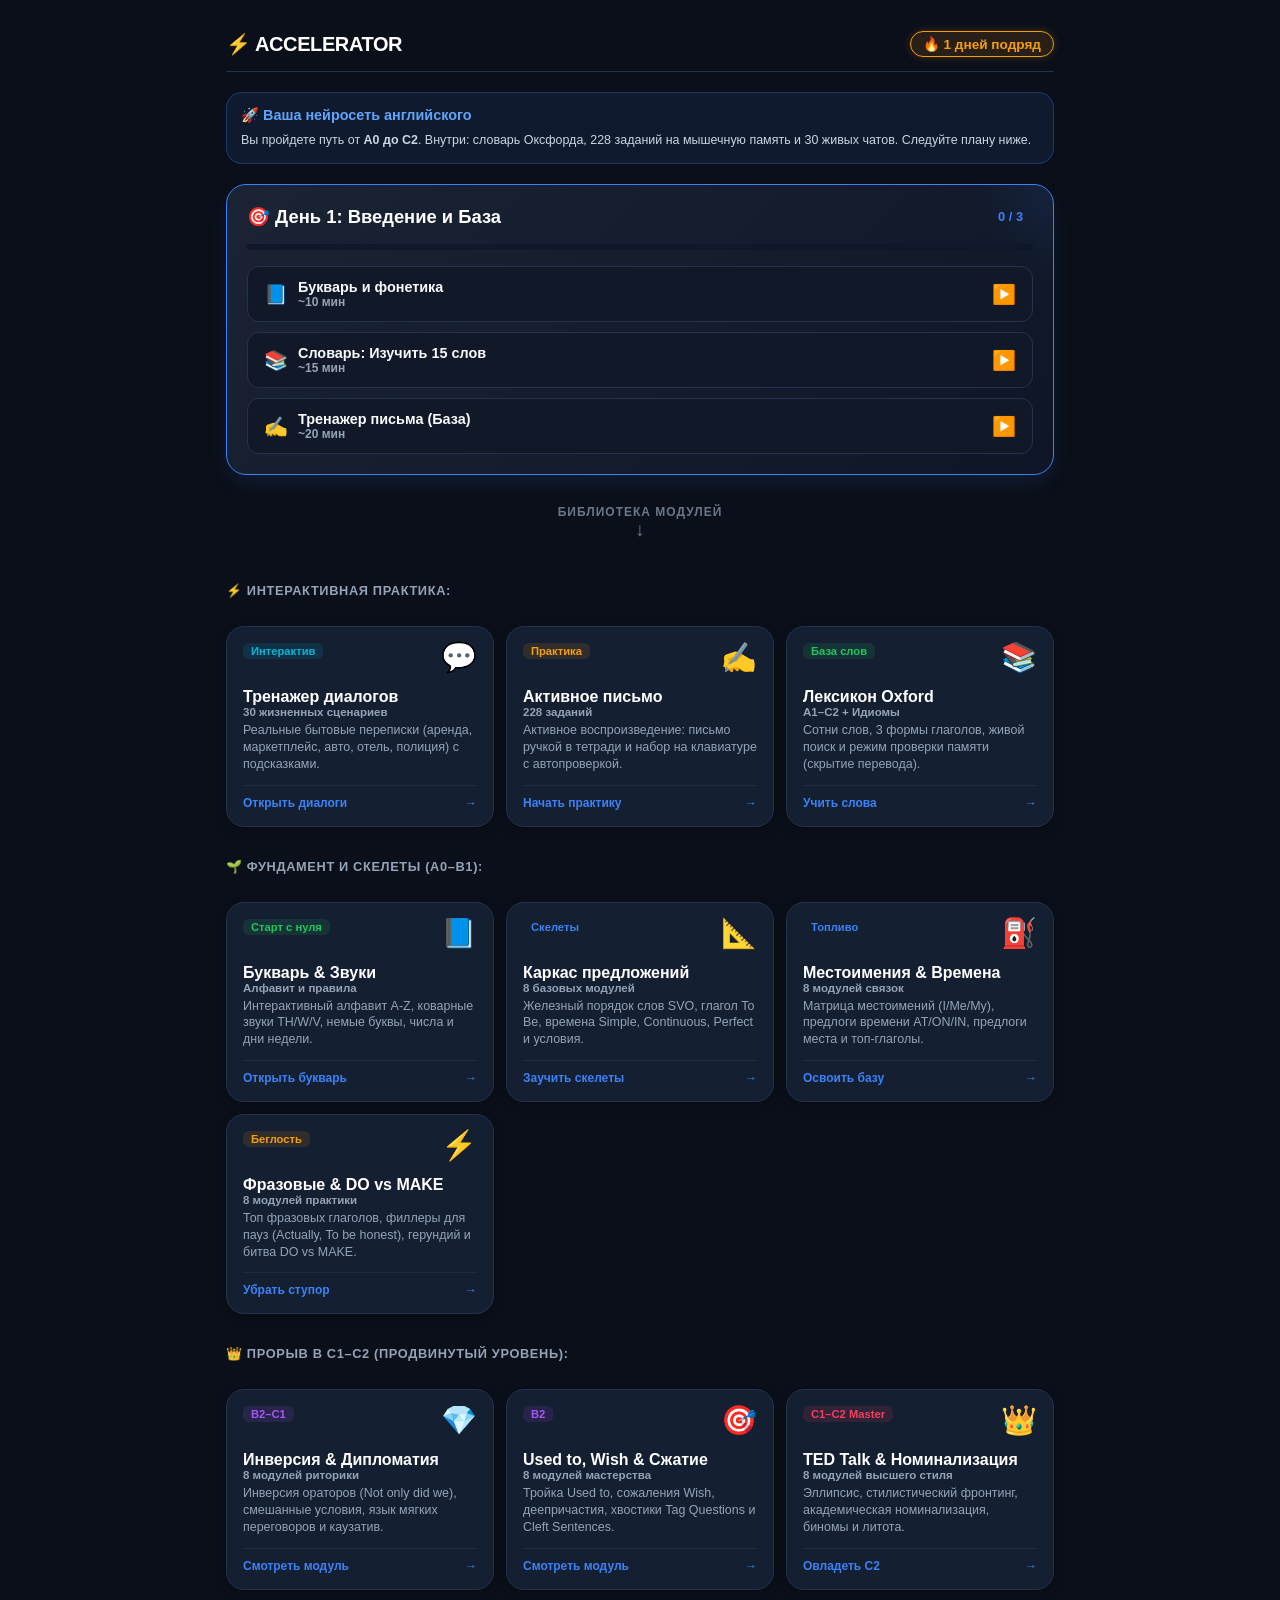
==== index.html @ f7447933 "Add files via upload" ====
﻿<!DOCTYPE html>
<html lang="ru">
<head>
    <meta charset="UTF-8">
    <meta name="viewport" content="width=device-width, initial-scale=1.0, maximum-scale=1.0, user-scalable=no">
    <title>ENGLISH C1-C2 ACCELERATOR</title>
    
    <!-- Подключение единой дизайн-системы и Telegram SDK -->
    <link rel="stylesheet" href="theme.css">
    <script src="https://telegram.org/js/telegram-web-app.js"></script>
    <script src="tma-bridge.js"></script>

    <style>
        /* Разблокировка скролла и сенсорного управления дашборда на смартфонах и ПК */
        body {
            height: auto !important;
            min-height: 100dvh;
            overflow-y: auto !important;
            overflow-x: hidden;
            touch-action: pan-y;
            -webkit-overflow-scrolling: touch;
            overscroll-behavior-y: contain;
        }

        /* Мгновенный тактильный отклик карточек без задержки тапа на смартфонах */
        .card {
            touch-action: manipulation;
            transition: transform 0.12s ease, border-color 0.15s ease;
        }
        .card:active {
            transform: scale(0.98);
            border-color: var(--primary);
        }
    </style>
</head>
<body>

    <div class="container" style="max-width: 860px; margin: 0 auto; padding: 16px; display: flex; flex-direction: column; gap: 20px;">

        <!-- Top Header -->
        <div class="header" style="position: relative; padding: 12px 0; border-bottom: 1px solid var(--card-border); background: transparent; backdrop-filter: none;">
            <div style="font-size: 1.25rem; font-weight: 900; color: #fff; display: flex; align-items: center; gap: 8px; letter-spacing: -0.02em;">
                ⚡ ACCELERATOR
            </div>
            <div id="streakBadge" style="background: var(--gold-bg); border: 1px solid var(--gold); color: var(--gold); padding: 4px 12px; border-radius: 20px; font-size: 0.85rem; font-weight: 800; display: flex; align-items: center; gap: 4px; box-shadow: 0 0 10px rgba(245, 158, 11, 0.2);">
                🔥 0 дней
            </div>
        </div>

        <!-- Value Proposition (Ценность) -->
        <div style="background: rgba(59, 130, 246, 0.1); border: 1px solid rgba(59, 130, 246, 0.3); border-radius: 16px; padding: 14px; display: flex; flex-direction: column; gap: 8px;">
            <div style="font-size: 0.9rem; font-weight: 800; color: #60a5fa;">🚀 Ваша нейросеть английского</div>
            <div style="font-size: 0.78rem; color: #cbd5e1; line-height: 1.4;">
                Вы пройдете путь от <b>A0 до C2</b>. Внутри: словарь Оксфорда, 228 заданий на мышечную память и 30 живых чатов. Следуйте плану ниже.
            </div>
        </div>

        <!-- Strict Learning Path (Ступени) -->
        <div style="background: linear-gradient(135deg, rgba(30, 41, 59, 0.8) 0%, rgba(15, 23, 42, 0.8) 100%); border: 1px solid var(--primary); border-radius: 20px; padding: 20px; position: relative; overflow: hidden; box-shadow: 0 10px 25px -5px rgba(59, 130, 246, 0.15);">
            <div style="display: flex; justify-content: space-between; align-items: center; margin-bottom: 16px; position: relative; z-index: 2;">
                <div style="font-size: 1.15rem; font-weight: 900; color: #fff;" id="stageTitle">🎯 Ступень 1: Старт</div>
                <span id="dailyProgressText" style="font-size: 0.8rem; color: var(--primary); font-weight: 800; background: var(--primary-bg); padding: 4px 10px; border-radius: 12px;">0 / 3</span>
            </div>
            
            <div style="height: 6px; background: #0f172a; border-radius: 3px; overflow: hidden; margin-bottom: 16px; position: relative; z-index: 2;">
                <div id="dailyFill" style="height: 100%; width: 0%; background: var(--primary); transition: width 0.4s cubic-bezier(0.4, 0, 0.2, 1);"></div>
            </div>

            <div id="dailyTasksContainer" style="display: flex; flex-direction: column; gap: 10px; position: relative; z-index: 2;">
                <!-- Задачи генерируются через JS -->
            </div>
            
            <!-- Декоративный блик -->
            <div style="position: absolute; top: -50%; right: -20%; width: 250px; height: 250px; background: radial-gradient(circle, rgba(59, 130, 246, 0.15) 0%, transparent 70%); pointer-events: none;"></div>
        </div>

        <!-- Scroll Hint -->
        <div style="display: flex; flex-direction: column; align-items: center; justify-content: center; margin: 10px 0; opacity: 0.7; animation: bounce 2s infinite;">
            <div style="font-size: 0.75rem; font-weight: 700; color: var(--text-muted); text-transform: uppercase; letter-spacing: 1px;">Библиотека модулей</div>
            <div style="font-size: 1.2rem; color: var(--text-muted);">↓</div>
        </div>
        <style>@keyframes bounce { 0%, 20%, 50%, 80%, 100% { transform: translateY(0); } 40% { transform: translateY(5px); } 60% { transform: translateY(3px); } }</style>

        <!-- 1. ПРАКТИКА И ТРЕНАЖЕРЫ -->
        <div class="section-title">⚡ Интерактивная практика:</div>
        <div style="display: grid; grid-template-columns: repeat(auto-fill, minmax(250px, 1fr)); gap: 12px;">

            <div class="card" style="cursor: pointer; display: flex; flex-direction: column; justify-content: space-between; gap: 12px; padding: 16px;" onclick="openModule(null, 'meng.html', 'Живые диалоги')">
                <div style="display: flex; justify-content: space-between; align-items: flex-start;">
                    <span style="font-size: 0.7rem; font-weight: 800; padding: 2px 8px; border-radius: 6px; background: var(--cyan-bg); color: var(--cyan);">Интерактив</span>
                    <span style="font-size: 1.8rem; line-height: 1;">💬</span>
                </div>
                <div>
                    <div style="font-size: 1rem; font-weight: 800; color: #fff; margin-top: 4px;">Тренажер диалогов</div>
                    <div style="font-size: 0.72rem; color: var(--text-muted); font-weight: 700; margin-bottom: 4px;">30 жизненных сценариев</div>
                    <div style="font-size: 0.78rem; color: var(--text-muted); line-height: 1.35;">Реальные бытовые переписки (аренда, маркетплейс, авто, отель, полиция) с подсказками.</div>
                </div>
                <div style="display: flex; align-items: center; justify-content: space-between; font-size: 0.75rem; font-weight: 700; color: var(--primary); border-top: 1px solid rgba(255,255,255,0.05); padding-top: 10px;">
                    <span>Открыть диалоги</span> <span>→</span>
                </div>
            </div>

            <div class="card" style="cursor: pointer; display: flex; flex-direction: column; justify-content: space-between; gap: 12px; padding: 16px;" onclick="openModule(null, 'reng.html', 'Тренажер письма')">
                <div style="display: flex; justify-content: space-between; align-items: flex-start;">
                    <span style="font-size: 0.7rem; font-weight: 800; padding: 2px 8px; border-radius: 6px; background: var(--gold-bg); color: var(--gold);">Практика</span>
                    <span style="font-size: 1.8rem; line-height: 1;">✍️</span>
                </div>
                <div>
                    <div style="font-size: 1rem; font-weight: 800; color: #fff; margin-top: 4px;">Активное письмо</div>
                    <div style="font-size: 0.72rem; color: var(--text-muted); font-weight: 700; margin-bottom: 4px;">228 заданий</div>
                    <div style="font-size: 0.78rem; color: var(--text-muted); line-height: 1.35;">Активное воспроизведение: письмо ручкой в тетради и набор на клавиатуре с автопроверкой.</div>
                </div>
                <div style="display: flex; align-items: center; justify-content: space-between; font-size: 0.75rem; font-weight: 700; color: var(--primary); border-top: 1px solid rgba(255,255,255,0.05); padding-top: 10px;">
                    <span>Начать практику</span> <span>→</span>
                </div>
            </div>

            <div class="card" style="cursor: pointer; display: flex; flex-direction: column; justify-content: space-between; gap: 12px; padding: 16px;" onclick="openModule(null, 'weng.html', 'Словарь Oxford 10k')">
                <div style="display: flex; justify-content: space-between; align-items: flex-start;">
                    <span style="font-size: 0.7rem; font-weight: 800; padding: 2px 8px; border-radius: 6px; background: var(--pos-bg); color: var(--pos);">База слов</span>
                    <span style="font-size: 1.8rem; line-height: 1;">📚</span>
                </div>
                <div>
                    <div style="font-size: 1rem; font-weight: 800; color: #fff; margin-top: 4px;">Лексикон Oxford</div>
                    <div style="font-size: 0.72rem; color: var(--text-muted); font-weight: 700; margin-bottom: 4px;">A1–C2 + Идиомы</div>
                    <div style="font-size: 0.78rem; color: var(--text-muted); line-height: 1.35;">Сотни слов, 3 формы глаголов, живой поиск и режим проверки памяти (скрытие перевода).</div>
                </div>
                <div style="display: flex; align-items: center; justify-content: space-between; font-size: 0.75rem; font-weight: 700; color: var(--primary); border-top: 1px solid rgba(255,255,255,0.05); padding-top: 10px;">
                    <span>Учить слова</span> <span>→</span>
                </div>
            </div>

        </div>

        <!-- 2. СТАРТ И БАЗОВАЯ ГРАММАТИКА -->
        <div class="section-title">🌱 Фундамент и Скелеты (A0–B1):</div>
        <div style="display: grid; grid-template-columns: repeat(auto-fill, minmax(250px, 1fr)); gap: 12px;">

            <div class="card" style="cursor: pointer; display: flex; flex-direction: column; justify-content: space-between; gap: 12px; padding: 16px;" onclick="openModule(null, 'heng.html', 'Фонетика и база')">
                <div style="display: flex; justify-content: space-between; align-items: flex-start;">
                    <span style="font-size: 0.7rem; font-weight: 800; padding: 2px 8px; border-radius: 6px; background: var(--pos-bg); color: var(--pos);">Старт с нуля</span>
                    <span style="font-size: 1.8rem; line-height: 1;">📘</span>
                </div>
                <div>
                    <div style="font-size: 1rem; font-weight: 800; color: #fff; margin-top: 4px;">Букварь & Звуки</div>
                    <div style="font-size: 0.72rem; color: var(--text-muted); font-weight: 700; margin-bottom: 4px;">Алфавит и правила</div>
                    <div style="font-size: 0.78rem; color: var(--text-muted); line-height: 1.35;">Интерактивный алфавит A-Z, коварные звуки TH/W/V, немые буквы, числа и дни недели.</div>
                </div>
                <div style="display: flex; align-items: center; justify-content: space-between; font-size: 0.75rem; font-weight: 700; color: var(--primary); border-top: 1px solid rgba(255,255,255,0.05); padding-top: 10px;">
                    <span>Открыть букварь</span> <span>→</span>
                </div>
            </div>

            <div class="card" style="cursor: pointer; display: flex; flex-direction: column; justify-content: space-between; gap: 12px; padding: 16px;" onclick="openModule(null, 'eng.html', 'Синтаксис A1-A2')">
                <div style="display: flex; justify-content: space-between; align-items: flex-start;">
                    <span style="font-size: 0.7rem; font-weight: 800; padding: 2px 8px; border-radius: 6px; background: var(--primary-bg); color: var(--primary);">Скелеты</span>
                    <span style="font-size: 1.8rem; line-height: 1;">📐</span>
                </div>
                <div>
                    <div style="font-size: 1rem; font-weight: 800; color: #fff; margin-top: 4px;">Каркас предложений</div>
                    <div style="font-size: 0.72rem; color: var(--text-muted); font-weight: 700; margin-bottom: 4px;">8 базовых модулей</div>
                    <div style="font-size: 0.78rem; color: var(--text-muted); line-height: 1.35;">Железный порядок слов SVO, глагол To Be, времена Simple, Continuous, Perfect и условия.</div>
                </div>
                <div style="display: flex; align-items: center; justify-content: space-between; font-size: 0.75rem; font-weight: 700; color: var(--primary); border-top: 1px solid rgba(255,255,255,0.05); padding-top: 10px;">
                    <span>Заучить скелеты</span> <span>→</span>
                </div>
            </div>

            <div class="card" style="cursor: pointer; display: flex; flex-direction: column; justify-content: space-between; gap: 12px; padding: 16px;" onclick="openModule(null, 'eng1.html', 'Лексикон и предлоги')">
                <div style="display: flex; justify-content: space-between; align-items: flex-start;">
                    <span style="font-size: 0.7rem; font-weight: 800; padding: 2px 8px; border-radius: 6px; background: var(--primary-bg); color: var(--primary);">Топливо</span>
                    <span style="font-size: 1.8rem; line-height: 1;">⛽</span>
                </div>
                <div>
                    <div style="font-size: 1rem; font-weight: 800; color: #fff; margin-top: 4px;">Местоимения & Времена</div>
                    <div style="font-size: 0.72rem; color: var(--text-muted); font-weight: 700; margin-bottom: 4px;">8 модулей связок</div>
                    <div style="font-size: 0.78rem; color: var(--text-muted); line-height: 1.35;">Матрица местоимений (I/Me/My), предлоги времени AT/ON/IN, предлоги места и топ-глаголы.</div>
                </div>
                <div style="display: flex; align-items: center; justify-content: space-between; font-size: 0.75rem; font-weight: 700; color: var(--primary); border-top: 1px solid rgba(255,255,255,0.05); padding-top: 10px;">
                    <span>Освоить базу</span> <span>→</span>
                </div>
            </div>

            <div class="card" style="cursor: pointer; display: flex; flex-direction: column; justify-content: space-between; gap: 12px; padding: 16px;" onclick="openModule(null, 'eng2.html', 'Разговорная беглость')">
                <div style="display: flex; justify-content: space-between; align-items: flex-start;">
                    <span style="font-size: 0.7rem; font-weight: 800; padding: 2px 8px; border-radius: 6px; background: var(--gold-bg); color: var(--gold);">Беглость</span>
                    <span style="font-size: 1.8rem; line-height: 1;">⚡</span>
                </div>
                <div>
                    <div style="font-size: 1rem; font-weight: 800; color: #fff; margin-top: 4px;">Фразовые & DO vs MAKE</div>
                    <div style="font-size: 0.72rem; color: var(--text-muted); font-weight: 700; margin-bottom: 4px;">8 модулей практики</div>
                    <div style="font-size: 0.78rem; color: var(--text-muted); line-height: 1.35;">Топ фразовых глаголов, филлеры для пауз (Actually, To be honest), герундий и битва DO vs MAKE.</div>
                </div>
                <div style="display: flex; align-items: center; justify-content: space-between; font-size: 0.75rem; font-weight: 700; color: var(--primary); border-top: 1px solid rgba(255,255,255,0.05); padding-top: 10px;">
                    <span>Убрать ступор</span> <span>→</span>
                </div>
            </div>

        </div>

        <!-- 3. ВЫСШИЙ ПИЛОТАЖ C1-C2 -->
        <div class="section-title">👑 Прорыв в C1–C2 (Продвинутый уровень):</div>
        <div style="display: grid; grid-template-columns: repeat(auto-fill, minmax(250px, 1fr)); gap: 12px;">

            <div class="card" style="cursor: pointer; display: flex; flex-direction: column; justify-content: space-between; gap: 12px; padding: 16px;" onclick="openModule(null, 'eng3.html', 'Язык дипломатии')">
                <div style="display: flex; justify-content: space-between; align-items: flex-start;">
                    <span style="font-size: 0.7rem; font-weight: 800; padding: 2px 8px; border-radius: 6px; background: var(--purple-bg); color: var(--purple);">B2–C1</span>
                    <span style="font-size: 1.8rem; line-height: 1;">💎</span>
                </div>
                <div>
                    <div style="font-size: 1rem; font-weight: 800; color: #fff; margin-top: 4px;">Инверсия & Дипломатия</div>
                    <div style="font-size: 0.72rem; color: var(--text-muted); font-weight: 700; margin-bottom: 4px;">8 модулей риторики</div>
                    <div style="font-size: 0.78rem; color: var(--text-muted); line-height: 1.35;">Инверсия ораторов (Not only did we), смешанные условия, язык мягких переговоров и каузатив.</div>
                </div>
                <div style="display: flex; align-items: center; justify-content: space-between; font-size: 0.75rem; font-weight: 700; color: var(--primary); border-top: 1px solid rgba(255,255,255,0.05); padding-top: 10px;">
                    <span>Смотреть модуль</span> <span>→</span>
                </div>
            </div>

            <div class="card" style="cursor: pointer; display: flex; flex-direction: column; justify-content: space-between; gap: 12px; padding: 16px;" onclick="openModule(null, 'eng4.html', 'Мастерство синтаксиса')">
                <div style="display: flex; justify-content: space-between; align-items: flex-start;">
                    <span style="font-size: 0.7rem; font-weight: 800; padding: 2px 8px; border-radius: 6px; background: var(--purple-bg); color: var(--purple);">B2</span>
                    <span style="font-size: 1.8rem; line-height: 1;">🎯</span>
                </div>
                <div>
                    <div style="font-size: 1rem; font-weight: 800; color: #fff; margin-top: 4px;">Used to, Wish & Сжатие</div>
                    <div style="font-size: 0.72rem; color: var(--text-muted); font-weight: 700; margin-bottom: 4px;">8 модулей мастерства</div>
                    <div style="font-size: 0.78rem; color: var(--text-muted); line-height: 1.35;">Тройка Used to, сожаления Wish, деепричастия, хвостики Tag Questions и Cleft Sentences.</div>
                </div>
                <div style="display: flex; align-items: center; justify-content: space-between; font-size: 0.75rem; font-weight: 700; color: var(--primary); border-top: 1px solid rgba(255,255,255,0.05); padding-top: 10px;">
                    <span>Смотреть модуль</span> <span>→</span>
                </div>
            </div>

            <div class="card" style="cursor: pointer; display: flex; flex-direction: column; justify-content: space-between; gap: 12px; padding: 16px;" onclick="openModule(null, 'eng5.html', 'Риторика C1-C2')">
                <div style="display: flex; justify-content: space-between; align-items: flex-start;">
                    <span style="font-size: 0.7rem; font-weight: 800; padding: 2px 8px; border-radius: 6px; background: var(--rose-bg); color: var(--rose);">C1–C2 Master</span>
                    <span style="font-size: 1.8rem; line-height: 1;">👑</span>
                </div>
                <div>
                    <div style="font-size: 1rem; font-weight: 800; color: #fff; margin-top: 4px;">TED Talk & Номинализация</div>
                    <div style="font-size: 0.72rem; color: var(--text-muted); font-weight: 700; margin-bottom: 4px;">8 модулей высшего стиля</div>
                    <div style="font-size: 0.78rem; color: var(--text-muted); line-height: 1.35;">Эллипсис, стилистический фронтинг, академическая номинализация, биномы и литота.</div>
                </div>
                <div style="display: flex; align-items: center; justify-content: space-between; font-size: 0.75rem; font-weight: 700; color: var(--primary); border-top: 1px solid rgba(255,255,255,0.05); padding-top: 10px;">
                    <span>Овладеть C2</span> <span>→</span>
                </div>
            </div>

        </div>

    </div>

    <!-- In-App Fullscreen Modal Viewer -->
    <div style="display: none; position: fixed; inset: 0; background: #000; z-index: 9999; flex-direction: column;" id="frameOverlay">
        <div style="height: calc(50px + var(--sa-t)); padding-top: var(--sa-t); background: #111827; border-bottom: 1px solid var(--card-border); display: flex; align-items: center; justify-content: space-between; padding-left: calc(16px + var(--sa-l)); padding-right: calc(16px + var(--sa-r));">
            <div style="font-size: 0.9rem; font-weight: 800; color: #fff;" id="frameTitle">Модуль</div>
            <div style="display: flex; gap: 8px;">
                <button style="background: var(--primary); border: none; color: #fff; padding: 6px 14px; border-radius: 8px; font-size: 0.8rem; font-weight: 700; cursor: pointer;" onclick="closeModule()">✕ Закрыть</button>
            </div>
        </div>
        <iframe id="appFrame" allow="autoplay" style="width: 100%; height: calc(100% - 50px - var(--sa-t)); border: none; background: var(--bg-color); -webkit-overflow-scrolling: touch; touch-action: auto;" src="about:blank"></iframe>
    </div>

    <script>
        let currentLoadedUrl = '';
        let activeTask = null; 
        let taskStartTime = 0;
        let currentTaskRemainingMs = 0;
        let cooldownInterval = null;

        const COOLDOWN_MS = 24 * 60 * 60 * 1000; // 24 часа в миллисекундах

        // ========================================================================
        // СИСТЕМА ОБУЧЕНИЯ НА 200 ДНЕЙ
        // ========================================================================
        const LEARNING_PATH = [
            { title: "День 1: Введение и База", tasks: [
                { id: 'd1_1', title: 'Букварь и фонетика', url: 'heng.html', icon: '📘', time: 10 },
                { id: 'd1_2', title: 'Словарь: Изучить 15 слов', url: 'weng.html', icon: '📚', time: 15 },
                { id: 'd1_3', title: 'Тренажер письма (База)', url: 'reng.html', icon: '✍️', time: 20 }
            ]},
            { title: "День 2: Каркас предложений", tasks: [
                { id: 'd2_1', title: 'Синтаксис A1-A2', url: 'eng.html', icon: '📐', time: 15 },
                { id: 'd2_2', title: 'Диалог: Аренда квартиры', url: 'meng.html', icon: '💬', time: 10 },
                { id: 'd2_3', title: 'Словарь: Повторение', url: 'weng.html', icon: '📚', time: 10 }
            ]},
            { title: "День 3: Связки и Предлоги", tasks: [
                { id: 'd3_1', title: 'Предлоги времени и места', url: 'eng1.html', icon: '⛽', time: 15 },
                { id: 'd3_2', title: 'Тренажер письма (Скелеты)', url: 'reng.html', icon: '✍️', time: 20 },
                { id: 'd3_3', title: 'Диалог: Маркетплейс', url: 'meng.html', icon: '💬', time: 10 }
            ]},
            { title: "День 4: Разговорная беглость", tasks: [
                { id: 'd4_1', title: 'Фразовые глаголы', url: 'eng2.html', icon: '⚡', time: 15 },
                { id: 'd4_2', title: 'Словарь: Глаголы', url: 'weng.html', icon: '📚', time: 15 },
                { id: 'd4_3', title: 'Диалог: Вызов сантехника', url: 'meng.html', icon: '💬', time: 10 }
            ]},
            { title: "День 5: Погружение в B2", tasks: [
                { id: 'd5_1', title: 'Мастерство синтаксиса', url: 'eng4.html', icon: '🎯', time: 20 },
                { id: 'd5_2', title: 'Тренажер письма (B1-B2)', url: 'reng.html', icon: '✍️', time: 20 },
                { id: 'd5_3', title: 'Диалог: Отель', url: 'meng.html', icon: '💬', time: 10 }
            ]},
			{ title: "День 6: Закрепление базы и Возврат", tasks: [
                { id: 'd6_1', title: 'Глаголы: Быт и Действие', url: 'eng1.html', icon: '⛽', time: 15 },
                { id: 'd6_2', title: 'Диалог: Возврат в магазине', url: 'meng.html', icon: '💬', time: 10 },
                { id: 'd6_3', title: 'Тренажер письма (A2-B1)', url: 'reng.html', icon: '✍️', time: 20 }
            ]},
            { title: "День 7: Аудирование и Заполнители", tasks: [
                { id: 'd7_1', title: 'Слова-заполнители (Fillers)', url: 'eng2.html', icon: '⚡', time: 15 },
                { id: 'd7_2', title: 'Словарь: Уровень B1', url: 'weng.html', icon: '📚', time: 15 },
                { id: 'd7_3', title: 'Фонетика: Битва W и V', url: 'heng.html', icon: '📘', time: 10 }
            ]},
            { title: "День 8: Условия и Автопрокат", tasks: [
                { id: 'd8_1', title: 'Сожаления (I wish / If only)', url: 'eng4.html', icon: '🎯', time: 15 },
                { id: 'd8_2', title: 'Диалог: Прокат авто', url: 'meng.html', icon: '💬', time: 15 },
                { id: 'd8_3', title: 'Тренажер письма (B2)', url: 'reng.html', icon: '✍️', time: 20 }
            ]},
            { title: "День 9: Глагольные связки", tasks: [
                { id: 'd9_1', title: 'Матрица DO vs MAKE', url: 'eng2.html', icon: '⚡', time: 15 },
                { id: 'd9_2', title: 'Словарь: Фразовые глаголы', url: 'weng.html', icon: '📚', time: 15 },
                { id: 'd9_3', title: 'Диалог: Блок карты в банке', url: 'meng.html', icon: '💬', time: 10 }
            ]},
            { title: "День 10: Рубеж B2 (Мастерство)", tasks: [
                { id: 'd10_1', title: 'Вопросы с хвостиком (Tags)', url: 'eng4.html', icon: '🎯', time: 15 },
                { id: 'd10_2', title: 'Тренажер письма (Микс B2)', url: 'reng.html', icon: '✍️', time: 25 },
                { id: 'd10_3', title: 'Словарь: Идиомы', url: 'weng.html', icon: '📚', time: 15 }
            ]},
            { title: "День 11: Введение в Дипломатию C1", tasks: [
                { id: 'd11_1', title: 'Мягкие переговоры (Hedging)', url: 'eng3.html', icon: '💎', time: 20 },
                { id: 'd11_2', title: 'Диалог: Ресторан и аллергия', url: 'meng.html', icon: '💬', time: 10 },
                { id: 'd11_3', title: 'Тренажер письма (Пассив)', url: 'reng.html', icon: '✍️', time: 20 }
            ]},
            { title: "День 12: Медицина и Детали", tasks: [
                { id: 'd12_1', title: 'Словарь: Уровень B2', url: 'weng.html', icon: '📚', time: 15 },
                { id: 'd12_2', title: 'Связки: Причина и следствие', url: 'eng1.html', icon: '⛽', time: 15 },
                { id: 'd12_3', title: 'Диалог: Визит к врачу', url: 'meng.html', icon: '💬', time: 15 }
            ]},
            { title: "День 13: Делегирование и Аэропорт", tasks: [
                { id: 'd13_1', title: 'Каузатив (Have smth done)', url: 'eng3.html', icon: '💎', time: 15 },
                { id: 'd13_2', title: 'Диалог: Потерянный багаж', url: 'meng.html', icon: '💬', time: 15 },
                { id: 'd13_3', title: 'Тренажер письма (C1 Старт)', url: 'reng.html', icon: '✍️', time: 20 }
            ]},
            { title: "День 14: Беглость и Фитнес", tasks: [
                { id: 'd14_1', title: 'Фразовые глаголы (Часть 2)', url: 'eng2.html', icon: '⚡', time: 15 },
                { id: 'd14_2', title: 'Словарь: 3 формы глаголов', url: 'weng.html', icon: '📚', time: 15 },
                { id: 'd14_3', title: 'Диалог: Фитнес-клуб', url: 'meng.html', icon: '💬', time: 10 }
            ]},
            { title: "День 15: Ораторское искусство", tasks: [
                { id: 'd15_1', title: 'Инверсия (Not only did we...)', url: 'eng3.html', icon: '💎', time: 20 },
                { id: 'd15_2', title: 'Тренажер письма (Инверсия)', url: 'reng.html', icon: '✍️', time: 25 },
                { id: 'd15_3', title: 'Словарь: Уровень C1', url: 'weng.html', icon: '📚', time: 15 }
            ]},
            { title: "День 16: Карьера и Фокус", tasks: [
                { id: 'd16_1', title: 'Диалог: Собеседование (HR)', url: 'meng.html', icon: '💬', time: 15 },
                { id: 'd16_2', title: 'Фокус сути (Cleft Sentences)', url: 'eng4.html', icon: '🎯', time: 15 },
                { id: 'd16_3', title: 'Тренажер письма (B2-C1)', url: 'reng.html', icon: '✍️', time: 20 }
            ]},
            { title: "День 17: Технологии и Идиомы", tasks: [
                { id: 'd17_1', title: 'Диалог: Провайдер интернета', url: 'meng.html', icon: '💬', time: 10 },
                { id: 'd17_2', title: 'Естественные реакции', url: 'eng2.html', icon: '⚡', time: 10 },
                { id: 'd17_3', title: 'Словарь: Продвинутые идиомы', url: 'weng.html', icon: '📚', time: 20 }
            ]},
            { title: "День 18: Дедукция и Логика", tasks: [
                { id: 'd18_1', title: 'Гипотезы в прошлом (Modals)', url: 'eng3.html', icon: '💎', time: 15 },
                { id: 'd18_2', title: 'Диалог: Такси и навигация', url: 'meng.html', icon: '💬', time: 10 },
                { id: 'd18_3', title: 'Тренажер письма (C1)', url: 'reng.html', icon: '✍️', time: 20 }
            ]},
            { title: "День 19: Введение в C2 (Номинализация)", tasks: [
                { id: 'd19_1', title: 'Номинализация (Язык C2)', url: 'eng5.html', icon: '👑', time: 20 },
                { id: 'd19_2', title: 'Словарь: Уровень C1-C2', url: 'weng.html', icon: '📚', time: 15 },
                { id: 'd19_3', title: 'Диалог: Заказ в кофейне', url: 'meng.html', icon: '💬', time: 10 }
            ]},
            { title: "День 20: Архитектура монолога", tasks: [
                { id: 'd20_1', title: 'Архитектура TED Talk', url: 'eng5.html', icon: '👑', time: 20 },
                { id: 'd20_2', title: 'Тренажер письма (C1-C2)', url: 'reng.html', icon: '✍️', time: 25 },
                { id: 'd20_3', title: 'Диалог: Химчистка', url: 'meng.html', icon: '💬', time: 10 }
            ]},
            { title: "День 21: Сравнения и Доставка", tasks: [
                { id: 'd21_1', title: 'Двойное сравнение (The more)', url: 'eng4.html', icon: '🎯', time: 15 },
                { id: 'd21_2', title: 'Диалог: Курьер и доставка', url: 'meng.html', icon: '💬', time: 10 },
                { id: 'd21_3', title: 'Словарь: Фразовые глаголы', url: 'weng.html', icon: '📚', time: 15 }
            ]},
            { title: "День 22: Протоколы и Экстренные ситуации", tasks: [
                { id: 'd22_1', title: 'Сослагательное наклонение', url: 'eng3.html', icon: '💎', time: 20 },
                { id: 'd22_2', title: 'Диалог: Ветклиника', url: 'meng.html', icon: '💬', time: 15 },
                { id: 'd22_3', title: 'Тренажер письма (Протокол)', url: 'reng.html', icon: '✍️', time: 20 }
            ]},
            { title: "День 23: Бизнес и Эллипсис", tasks: [
                { id: 'd23_1', title: 'Эллипсис (Редукция речи)', url: 'eng5.html', icon: '👑', time: 15 },
                { id: 'd23_2', title: 'Диалог: Коворкинг', url: 'meng.html', icon: '💬', time: 10 },
                { id: 'd23_3', title: 'Словарь: Бизнес-идиомы', url: 'weng.html', icon: '📚', time: 15 }
            ]},
            { title: "День 24: Конфликты и Коннекторы", tasks: [
                { id: 'd24_1', title: 'Коннекторы для дебатов', url: 'eng3.html', icon: '💎', time: 15 },
                { id: 'd24_2', title: 'Диалог: Шумный сосед', url: 'meng.html', icon: '💬', time: 15 },
                { id: 'd24_3', title: 'Тренажер письма (C1-C2)', url: 'reng.html', icon: '✍️', time: 25 }
            ]},
            { title: "День 25: Стилистика и Быт", tasks: [
                { id: 'd25_1', title: 'Фронтинг (Акцент в речи)', url: 'eng5.html', icon: '👑', time: 15 },
                { id: 'd25_2', title: 'Диалог: Барбершоп', url: 'meng.html', icon: '💬', time: 10 },
                { id: 'd25_3', title: 'Словарь: Уровень C2', url: 'weng.html', icon: '📚', time: 20 }
            ]},
            { title: "День 26: Пересказ и Авиация", tasks: [
                { id: 'd26_1', title: 'Косвенная речь (Reported)', url: 'eng4.html', icon: '🎯', time: 15 },
                { id: 'd26_2', title: 'Диалог: Опоздание на рейс', url: 'meng.html', icon: '💬', time: 15 },
                { id: 'd26_3', title: 'Тренажер письма (Сложный)', url: 'reng.html', icon: '✍️', time: 20 }
            ]},
            { title: "День 27: Биномы и Медицина", tasks: [
                { id: 'd27_1', title: 'Английские биномы (C2)', url: 'eng5.html', icon: '👑', time: 15 },
                { id: 'd27_2', title: 'Диалог: Стоматология', url: 'meng.html', icon: '💬', time: 10 },
                { id: 'd27_3', title: 'Словарь: Идиомы C1-C2', url: 'weng.html', icon: '📚', time: 15 }
            ]},
            { title: "День 28: Относительные местоимения", tasks: [
                { id: 'd28_1', title: 'Связки Whose / Which / Whom', url: 'eng4.html', icon: '🎯', time: 15 },
                { id: 'd28_2', title: 'Диалог: Книжный магазин', url: 'meng.html', icon: '💬', time: 10 },
                { id: 'd28_3', title: 'Тренажер письма (C2)', url: 'reng.html', icon: '✍️', time: 25 }
            ]},
            { title: "День 29: Тонкое преуменьшение", tasks: [
                { id: 'd29_1', title: 'Литота (Understatement)', url: 'eng5.html', icon: '👑', time: 15 },
                { id: 'd29_2', title: 'Диалог: Служба поддержки', url: 'meng.html', icon: '💬', time: 15 },
                { id: 'd29_3', title: 'Словарь: Уровень C2', url: 'weng.html', icon: '📚', time: 15 }
            ]},
            { title: "День 30: Полиция и Формальности", tasks: [
                { id: 'd30_1', title: 'Инверсия (Повторение)', url: 'eng3.html', icon: '💎', time: 15 },
                { id: 'd30_2', title: 'Диалог: Заявление в полицию', url: 'meng.html', icon: '💬', time: 15 },
                { id: 'd30_3', title: 'Тренажер письма (C2 Максимум)', url: 'reng.html', icon: '✍️', time: 25 }
            ]},
            { title: "День 31: ДТП и Страховая", tasks: [
                { id: 'd31_1', title: 'Деепричастные обороты', url: 'eng4.html', icon: '🎯', time: 15 },
                { id: 'd31_2', title: 'Диалог: Страховая после ДТП', url: 'meng.html', icon: '💬', time: 15 },
                { id: 'd31_3', title: 'Словарь: Фразовые глаголы', url: 'weng.html', icon: '📚', time: 15 }
            ]},
            { title: "День 32: Ремонт и Структура", tasks: [
                { id: 'd32_1', title: 'Архитектура монолога (Повтор)', url: 'eng5.html', icon: '👑', time: 15 },
                { id: 'd32_2', title: 'Диалог: Ремонт смартфона', url: 'meng.html', icon: '💬', time: 10 },
                { id: 'd32_3', title: 'Тренажер письма (TED Talk)', url: 'reng.html', icon: '✍️', time: 25 }
            ]},
            { title: "День 33: Детейлинг и Рутина", tasks: [
                { id: 'd33_1', title: 'Матрица DO vs MAKE (Повтор)', url: 'eng2.html', icon: '⚡', time: 10 },
                { id: 'd33_2', title: 'Диалог: Автомойка', url: 'meng.html', icon: '💬', time: 10 },
                { id: 'd33_3', title: 'Словарь: Идиомы', url: 'weng.html', icon: '📚', time: 15 }
            ]},
            { title: "День 34: Индивидуальные заказы", tasks: [
                { id: 'd34_1', title: 'Бизнес-идиомы топ-менеджмента', url: 'eng3.html', icon: '💎', time: 15 },
                { id: 'd34_2', title: 'Диалог: Заказ у кондитера', url: 'meng.html', icon: '💬', time: 10 },
                { id: 'd34_3', title: 'Тренажер письма (C2)', url: 'reng.html', icon: '✍️', time: 20 }
            ]},
            { title: "День 35: Абсолютный контроль C2", tasks: [
                { id: 'd35_1', title: 'Номинализация (Финальный тест)', url: 'eng5.html', icon: '👑', time: 20 },
                { id: 'd35_2', title: 'Словарь: Вся база C1-C2', url: 'weng.html', icon: '📚', time: 20 },
                { id: 'd35_3', title: 'Тренажер письма (Финальный Босс)', url: 'reng.html', icon: '✍️', time: 30 }
            ]},
			{ title: "День 36: Скорость и Фразовые глаголы", tasks: [
                { id: 'd36_1', title: 'Фразовые глаголы (Повтор)', url: 'eng2.html', icon: '⚡', time: 15 },
                { id: 'd36_2', title: 'Диалог: Аренда (Без подсказок)', url: 'meng.html', icon: '💬', time: 10 },
                { id: 'd36_3', title: 'Словарь: Идиомы B2-C1', url: 'weng.html', icon: '📚', time: 15 }
            ]},
            { title: "День 37: Нереальное прошлое", tasks: [
                { id: 'd37_1', title: 'Сожаления (I wish / If only)', url: 'eng4.html', icon: '🎯', time: 15 },
                { id: 'd37_2', title: 'Тренажер письма (Сложный)', url: 'reng.html', icon: '✍️', time: 20 },
                { id: 'd37_3', title: 'Диалог: Маркетплейс (Скорость)', url: 'meng.html', icon: '💬', time: 10 }
            ]},
            { title: "День 38: Делегирование задач", tasks: [
                { id: 'd38_1', title: 'Каузатив (Have smth done)', url: 'eng3.html', icon: '💎', time: 15 },
                { id: 'd88_2', title: 'Словарь: Академический C1', url: 'weng.html', icon: '📚', time: 15 },
                { id: 'd38_3', title: 'Диалог: Вызов сантехника', url: 'meng.html', icon: '💬', time: 10 }
            ]},
            { title: "День 39: Фокус на главном", tasks: [
                { id: 'd39_1', title: 'Cleft Sentences (Фокус сути)', url: 'eng4.html', icon: '🎯', time: 15 },
                { id: 'd39_2', title: 'Тренажер письма (C1)', url: 'reng.html', icon: '✍️', time: 20 },
                { id: 'd39_3', title: 'Фонетика: Теневой повтор', url: 'heng.html', icon: '📘', time: 10 }
            ]},
            { title: "День 40: Высший пилотаж C2", tasks: [
                { id: 'd40_1', title: 'Номинализация (Язык C2)', url: 'eng5.html', icon: '👑', time: 15 },
                { id: 'd40_2', title: 'Диалог: Ресепшн отеля', url: 'meng.html', icon: '💬', time: 10 },
                { id: 'd40_3', title: 'Словарь: 3 формы глаголов', url: 'weng.html', icon: '📚', time: 15 }
            ]},
            { title: "День 41: Рутина и Ошибки", tasks: [
                { id: 'd41_1', title: 'Матрица DO vs MAKE', url: 'eng2.html', icon: '⚡', time: 10 },
                { id: 'd41_2', title: 'Тренажер письма (Микс)', url: 'reng.html', icon: '✍️', time: 20 },
                { id: 'd41_3', title: 'Диалог: Возврат в магазине', url: 'meng.html', icon: '💬', time: 10 }
            ]},
            { title: "День 42: Ораторская Инверсия", tasks: [
                { id: 'd42_1', title: 'Инверсия (Not only did we...)', url: 'eng3.html', icon: '💎', time: 15 },
                { id: 'd42_2', title: 'Словарь: Фразовые глаголы', url: 'weng.html', icon: '📚', time: 15 },
                { id: 'd42_3', title: 'Диалог: Прокат авто', url: 'meng.html', icon: '💬', time: 10 }
            ]},
            { title: "День 43: Связность речи", tasks: [
                { id: 'd43_1', title: 'Коннекторы для дебатов', url: 'eng5.html', icon: '👑', time: 15 },
                { id: 'd43_2', title: 'Тренажер письма (C1-C2)', url: 'reng.html', icon: '✍️', time: 25 },
                { id: 'd43_3', title: 'Диалог: Блок карты в банке', url: 'meng.html', icon: '💬', time: 10 }
            ]},
            { title: "День 44: Пересказ событий", tasks: [
                { id: 'd44_1', title: 'Косвенная речь (Reported)', url: 'eng4.html', icon: '🎯', time: 15 },
                { id: 'd44_2', title: 'Словарь: Уровень C2', url: 'weng.html', icon: '📚', time: 15 },
                { id: 'd44_3', title: 'Диалог: Ресторан и аллергия', url: 'meng.html', icon: '💬', time: 10 }
            ]},
            { title: "День 45: Протоколы и Требования", tasks: [
                { id: 'd45_1', title: 'Сослагательное наклонение', url: 'eng3.html', icon: '💎', time: 15 },
                { id: 'd45_2', title: 'Тренажер письма (Протокол)', url: 'reng.html', icon: '✍️', time: 20 },
                { id: 'd45_3', title: 'Диалог: Визит к врачу', url: 'meng.html', icon: '💬', time: 10 }
            ]},
            { title: "День 46: Пропорции и Сравнения", tasks: [
                { id: 'd46_1', title: 'Двойное сравнение (The more)', url: 'eng4.html', icon: '🎯', time: 15 },
                { id: 'd46_2', title: 'Словарь: Идиомы C1-C2', url: 'weng.html', icon: '📚', time: 15 },
                { id: 'd46_3', title: 'Диалог: Потерянный багаж', url: 'meng.html', icon: '💬', time: 10 }
            ]},
            { title: "День 47: Сжатие текста", tasks: [
                { id: 'd47_1', title: 'Эллипсис (Редукция речи)', url: 'eng5.html', icon: '👑', time: 15 },
                { id: 'd47_2', title: 'Тренажер письма (C2)', url: 'reng.html', icon: '✍️', time: 20 },
                { id: 'd47_3', title: 'Диалог: Фитнес-клуб', url: 'meng.html', icon: '💬', time: 10 }
            ]},
            { title: "День 48: Язык Дипломатии", tasks: [
                { id: 'd48_1', title: 'Мягкие переговоры (Hedging)', url: 'eng3.html', icon: '💎', time: 15 },
                { id: 'd48_2', title: 'Словарь: Бизнес-лексика', url: 'weng.html', icon: '📚', time: 15 },
                { id: 'd48_3', title: 'Диалог: Собеседование (HR)', url: 'meng.html', icon: '💬', time: 15 }
            ]},
            { title: "День 49: Деепричастия", tasks: [
                { id: 'd49_1', title: 'Деепричастные обороты', url: 'eng4.html', icon: '🎯', time: 15 },
                { id: 'd49_2', title: 'Тренажер письма (Сложный)', url: 'reng.html', icon: '✍️', time: 20 },
                { id: 'd49_3', title: 'Диалог: Провайдер интернета', url: 'meng.html', icon: '💬', time: 10 }
            ]},
            { title: "День 50: Корпоративные Идиомы", tasks: [
                { id: 'd50_1', title: 'Бизнес-идиомы топ-менеджмента', url: 'eng5.html', icon: '👑', time: 15 },
                { id: 'd50_2', title: 'Словарь: Уровень C1', url: 'weng.html', icon: '📚', time: 15 },
                { id: 'd50_3', title: 'Диалог: Такси и навигация', url: 'meng.html', icon: '💬', time: 10 }
            ]},
            { title: "День 51: Живой диалог", tasks: [
                { id: 'd51_1', title: 'Вопросы с хвостиком (Tags)', url: 'eng4.html', icon: '🎯', time: 10 },
                { id: 'd51_2', title: 'Тренажер письма (B2-C1)', url: 'reng.html', icon: '✍️', time: 20 },
                { id: 'd51_3', title: 'Диалог: Заказ в кофейне', url: 'meng.html', icon: '💬', time: 10 }
            ]},
            { title: "День 52: Стилистический акцент", tasks: [
                { id: 'd52_1', title: 'Фронтинг (Акцент в речи)', url: 'eng5.html', icon: '👑', time: 15 },
                { id: 'd52_2', title: 'Словарь: Фразовые глаголы', url: 'weng.html', icon: '📚', time: 15 },
                { id: 'd52_3', title: 'Диалог: Химчистка', url: 'meng.html', icon: '💬', time: 10 }
            ]},
            { title: "День 53: Логика и Дедукция", tasks: [
                { id: 'd53_1', title: 'Гипотезы в прошлом (Modals)', url: 'eng3.html', icon: '💎', time: 15 },
                { id: 'd53_2', title: 'Тренажер письма (C1)', url: 'reng.html', icon: '✍️', time: 20 },
                { id: 'd53_3', title: 'Диалог: Курьер и доставка', url: 'meng.html', icon: '💬', time: 10 }
            ]},
            { title: "День 54: Относительные связи", tasks: [
                { id: 'd54_1', title: 'Связки Whose / Which / Whom', url: 'eng4.html', icon: '🎯', time: 15 },
                { id: 'd54_2', title: 'Словарь: Идиомы', url: 'weng.html', icon: '📚', time: 15 },
                { id: 'd54_3', title: 'Диалог: Ветклиника', url: 'meng.html', icon: '💬', time: 10 }
            ]},
            { title: "День 55: Тонкое преуменьшение", tasks: [
                { id: 'd55_1', title: 'Литота (Understatement)', url: 'eng5.html', icon: '👑', time: 15 },
                { id: 'd55_2', title: 'Тренажер письма (C2)', url: 'reng.html', icon: '✍️', time: 25 },
                { id: 'd55_3', title: 'Диалог: Коворкинг', url: 'meng.html', icon: '💬', time: 10 }
            ]},
            { title: "День 56: Английские Биномы", tasks: [
                { id: 'd56_1', title: 'Английские биномы (C2)', url: 'eng5.html', icon: '👑', time: 15 },
                { id: 'd56_2', title: 'Словарь: Уровень C2', url: 'weng.html', icon: '📚', time: 15 },
                { id: 'd56_3', title: 'Диалог: Шумный сосед', url: 'meng.html', icon: '💬', time: 10 }
            ]},
            { title: "День 57: Архитектура Монолога", tasks: [
                { id: 'd57_1', title: 'Архитектура TED Talk', url: 'eng5.html', icon: '👑', time: 20 },
                { id: 'd57_2', title: 'Тренажер письма (TED Talk)', url: 'reng.html', icon: '✍️', time: 25 },
                { id: 'd57_3', title: 'Диалог: Барбершоп', url: 'meng.html', icon: '💬', time: 10 }
            ]},
            { title: "День 58: Смешанные условия", tasks: [
                { id: 'd58_1', title: 'Смешанные условия (Mixed)', url: 'eng3.html', icon: '💎', time: 15 },
                { id: 'd58_2', title: 'Словарь: Фразовые глаголы', url: 'weng.html', icon: '📚', time: 15 },
                { id: 'd58_3', title: 'Диалог: Опоздание на рейс', url: 'meng.html', icon: '💬', time: 10 }
            ]},
            { title: "День 59: Паузы и Филлеры", tasks: [
                { id: 'd59_1', title: 'Слова-заполнители (Fillers)', url: 'eng2.html', icon: '⚡', time: 10 },
                { id: 'd59_2', title: 'Тренажер письма (Микс)', url: 'reng.html', icon: '✍️', time: 20 },
                { id: 'd59_3', title: 'Диалог: Стоматология', url: 'meng.html', icon: '💬', time: 10 }
            ]},
            { title: "День 60: Сложный Пассив", tasks: [
                { id: 'd60_1', title: 'Сложный пассив (Rumored to)', url: 'eng3.html', icon: '💎', time: 15 },
                { id: 'd60_2', title: 'Словарь: Уровень C1-C2', url: 'weng.html', icon: '📚', time: 15 },
                { id: 'd60_3', title: 'Диалог: Книжный магазин', url: 'meng.html', icon: '💬', time: 10 }
            ]},
            { title: "День 61: Привычки и Адаптация", tasks: [
                { id: 'd61_1', title: 'Три лица USED TO', url: 'eng4.html', icon: '🎯', time: 15 },
                { id: 'd61_2', title: 'Тренажер письма (C1)', url: 'reng.html', icon: '✍️', time: 20 },
                { id: 'd61_3', title: 'Диалог: Служба поддержки', url: 'meng.html', icon: '💬', time: 15 }
            ]},
            { title: "День 62: Инверсия Максимум", tasks: [
                { id: 'd62_1', title: 'Инверсия (Not only did we...)', url: 'eng3.html', icon: '💎', time: 15 },
                { id: 'd62_2', title: 'Словарь: Идиомы C1-C2', url: 'weng.html', icon: '📚', time: 15 },
                { id: 'd62_3', title: 'Диалог: Заявление в полицию', url: 'meng.html', icon: '💬', time: 15 }
            ]},
            { title: "День 63: Номинализация Максимум", tasks: [
                { id: 'd63_1', title: 'Номинализация (Язык C2)', url: 'eng5.html', icon: '👑', time: 15 },
                { id: 'd63_2', title: 'Тренажер письма (C2 Максимум)', url: 'reng.html', icon: '✍️', time: 25 },
                { id: 'd63_3', title: 'Диалог: Страховая после ДТП', url: 'meng.html', icon: '💬', time: 15 }
            ]},
            { title: "День 64: Бизнес Максимум", tasks: [
                { id: 'd64_1', title: 'Бизнес-идиомы топ-менеджмента', url: 'eng5.html', icon: '👑', time: 15 },
                { id: 'd64_2', title: 'Словарь: Вся база C1-C2', url: 'weng.html', icon: '📚', time: 20 },
                { id: 'd64_3', title: 'Диалог: Ремонт смартфона', url: 'meng.html', icon: '💬', time: 10 }
            ]},
            { title: "День 65: Гранд-Финал C2", tasks: [
                { id: 'd65_1', title: 'Архитектура TED Talk', url: 'eng5.html', icon: '👑', time: 20 },
                { id: 'd65_2', title: 'Тренажер письма (Финальный Босс)', url: 'reng.html', icon: '✍️', time: 30 },
                { id: 'd65_3', title: 'Диалог: Заказ у кондитера', url: 'meng.html', icon: '💬', time: 10 }
            ]},
			{ title: "День 66: Фокус сути на скорость", tasks: [
                { id: 'd66_1', title: 'Cleft Sentences (Фокус)', url: 'eng4.html', icon: '🎯', time: 15 },
                { id: 'd66_2', title: 'Тренажер письма (Слепая печать)', url: 'reng.html', icon: '✍️', time: 25 },
                { id: 'd66_3', title: 'Диалог: Аренда (На скорость)', url: 'meng.html', icon: '💬', time: 10 }
            ]},
            { title: "День 67: Идиоматика и Торг", tasks: [
                { id: 'd67_1', title: 'Фразовые глаголы (Микс)', url: 'eng2.html', icon: '⚡', time: 15 },
                { id: 'd67_2', title: 'Словарь: Идиомы C1-C2', url: 'weng.html', icon: '📚', time: 20 },
                { id: 'd67_3', title: 'Диалог: Маркетплейс (Торг)', url: 'meng.html', icon: '💬', time: 10 }
            ]},
            { title: "День 68: Дипломатия в стрессе", tasks: [
                { id: 'd68_1', title: 'Мягкие переговоры (Hedging)', url: 'eng3.html', icon: '💎', time: 15 },
                { id: 'd68_2', title: 'Тренажер письма (C2)', url: 'reng.html', icon: '✍️', time: 25 },
                { id: 'd68_3', title: 'Диалог: Вызов сантехника', url: 'meng.html', icon: '💬', time: 10 }
            ]},
            { title: "День 69: Биномы и Сервис", tasks: [
                { id: 'd69_1', title: 'Английские биномы (C2)', url: 'eng5.html', icon: '👑', time: 15 },
                { id: 'd69_2', title: 'Словарь: Академический C2', url: 'weng.html', icon: '📚', time: 15 },
                { id: 'd69_3', title: 'Диалог: Ресепшн отеля', url: 'meng.html', icon: '💬', time: 10 }
            ]},
            { title: "День 70: Сжатие и Возвраты", tasks: [
                { id: 'd70_1', title: 'Деепричастные обороты', url: 'eng4.html', icon: '🎯', time: 15 },
                { id: 'd70_2', title: 'Тренажер письма (Микс)', url: 'reng.html', icon: '✍️', time: 20 },
                { id: 'd70_3', title: 'Диалог: Возврат в магазине', url: 'meng.html', icon: '💬', time: 10 }
            ]},
            { title: "День 71: Ораторская Инверсия", tasks: [
                { id: 'd71_1', title: 'Инверсия (Not only did we...)', url: 'eng3.html', icon: '💎', time: 15 },
                { id: 'd71_2', title: 'Словарь: Фразовые глаголы', url: 'weng.html', icon: '📚', time: 15 },
                { id: 'd71_3', title: 'Диалог: Прокат авто', url: 'meng.html', icon: '💬', time: 10 }
            ]},
            { title: "День 72: Выступление TED", tasks: [
                { id: 'd72_1', title: 'Архитектура TED Talk', url: 'eng5.html', icon: '👑', time: 15 },
                { id: 'd72_2', title: 'Тренажер письма (TED Talk)', url: 'reng.html', icon: '✍️', time: 25 },
                { id: 'd72_3', title: 'Диалог: Блок карты в банке', url: 'meng.html', icon: '💬', time: 10 }
            ]},
            { title: "День 73: Заполнители пауз", tasks: [
                { id: 'd73_1', title: 'Слова-заполнители (Fillers)', url: 'eng2.html', icon: '⚡', time: 10 },
                { id: 'd73_2', title: 'Словарь: 3 формы глаголов', url: 'weng.html', icon: '📚', time: 15 },
                { id: 'd73_3', title: 'Диалог: Ресторан и аллергия', url: 'meng.html', icon: '💬', time: 10 }
            ]},
            { title: "День 74: Пропорции и Медицина", tasks: [
                { id: 'd74_1', title: 'Двойное сравнение (The more)', url: 'eng4.html', icon: '🎯', time: 15 },
                { id: 'd74_2', title: 'Тренажер письма (B2-C1)', url: 'reng.html', icon: '✍️', time: 20 },
                { id: 'd74_3', title: 'Диалог: Визит к врачу', url: 'meng.html', icon: '💬', time: 10 }
            ]},
            { title: "День 75: Делегирование задач", tasks: [
                { id: 'd75_1', title: 'Каузатив (Have smth done)', url: 'eng3.html', icon: '💎', time: 15 },
                { id: 'd75_2', title: 'Словарь: Идиомы', url: 'weng.html', icon: '📚', time: 15 },
                { id: 'd75_3', title: 'Диалог: Потерянный багаж', url: 'meng.html', icon: '💬', time: 10 }
            ]},
            { title: "День 76: Тонкое преуменьшение", tasks: [
                { id: 'd76_1', title: 'Литота (Understatement)', url: 'eng5.html', icon: '👑', time: 15 },
                { id: 'd76_2', title: 'Тренажер письма (C2)', url: 'reng.html', icon: '✍️', time: 25 },
                { id: 'd76_3', title: 'Диалог: Фитнес-клуб', url: 'meng.html', icon: '💬', time: 10 }
            ]},
            { title: "День 77: Пересказ и HR", tasks: [
                { id: 'd77_1', title: 'Косвенная речь (Reported)', url: 'eng4.html', icon: '🎯', time: 15 },
                { id: 'd77_2', title: 'Словарь: Уровень C2', url: 'weng.html', icon: '📚', time: 20 },
                { id: 'd77_3', title: 'Диалог: Собеседование (HR)', url: 'meng.html', icon: '💬', time: 15 }
            ]},
            { title: "День 78: Протоколы и Провайдеры", tasks: [
                { id: 'd78_1', title: 'Сослагательное наклонение', url: 'eng3.html', icon: '💎', time: 15 },
                { id: 'd78_2', title: 'Тренажер письма (Протокол)', url: 'reng.html', icon: '✍️', time: 20 },
                { id: 'd78_3', title: 'Диалог: Провайдер интернета', url: 'meng.html', icon: '💬', time: 10 }
            ]},
            { title: "День 79: Рутина DO vs MAKE", tasks: [
                { id: 'd79_1', title: 'Матрица DO vs MAKE', url: 'eng2.html', icon: '⚡', time: 10 },
                { id: 'd79_2', title: 'Словарь: Фразовые глаголы', url: 'weng.html', icon: '📚', time: 15 },
                { id: 'd79_3', title: 'Диалог: Такси и навигация', url: 'meng.html', icon: '💬', time: 10 }
            ]},
            { title: "День 80: Стилистический фронтинг", tasks: [
                { id: 'd80_1', title: 'Фронтинг (Акцент в речи)', url: 'eng5.html', icon: '👑', time: 15 },
                { id: 'd80_2', title: 'Тренажер письма (C1)', url: 'reng.html', icon: '✍️', time: 20 },
                { id: 'd80_3', title: 'Диалог: Заказ в кофейне', url: 'meng.html', icon: '💬', time: 10 }
            ]},
            { title: "День 81: Сожаления и Быт", tasks: [
                { id: 'd81_1', title: 'Сожаления (I wish / If only)', url: 'eng4.html', icon: '🎯', time: 15 },
                { id: 'd81_2', title: 'Словарь: Идиомы C1-C2', url: 'weng.html', icon: '📚', time: 15 },
                { id: 'd81_3', title: 'Диалог: Химчистка', url: 'meng.html', icon: '💬', time: 10 }
            ]},
            { title: "День 82: Дедукция и Доставка", tasks: [
                { id: 'd82_1', title: 'Гипотезы в прошлом (Modals)', url: 'eng3.html', icon: '💎', time: 15 },
                { id: 'd82_2', title: 'Тренажер письма (C2)', url: 'reng.html', icon: '✍️', time: 25 },
                { id: 'd82_3', title: 'Диалог: Курьер и доставка', url: 'meng.html', icon: '💬', time: 10 }
            ]},
            { title: "День 83: Эллипсис и Животные", tasks: [
                { id: 'd83_1', title: 'Эллипсис (Редукция речи)', url: 'eng5.html', icon: '👑', time: 15 },
                { id: 'd83_2', title: 'Словарь: Вся база C1-C2', url: 'weng.html', icon: '📚', time: 15 },
                { id: 'd83_3', title: 'Диалог: Ветклиника', url: 'meng.html', icon: '💬', time: 10 }
            ]},
            { title: "День 84: Привычки и Коворкинг", tasks: [
                { id: 'd84_1', title: 'Три лица USED TO', url: 'eng4.html', icon: '🎯', time: 15 },
                { id: 'd84_2', title: 'Тренажер письма (Микс)', url: 'reng.html', icon: '✍️', time: 20 },
                { id: 'd84_3', title: 'Диалог: Коворкинг', url: 'meng.html', icon: '💬', time: 10 }
            ]},
            { title: "День 85: Смешанные условия", tasks: [
                { id: 'd85_1', title: 'Смешанные условия (Mixed)', url: 'eng3.html', icon: '💎', time: 15 },
                { id: 'd85_2', title: 'Словарь: Глаголы', url: 'weng.html', icon: '📚', time: 15 },
                { id: 'd85_3', title: 'Диалог: Шумный сосед', url: 'meng.html', icon: '💬', time: 10 }
            ]},
            { title: "День 86: Герундий и Барбершоп", tasks: [
                { id: 'd86_1', title: 'Связка: Глагол + ING', url: 'eng2.html', icon: '⚡', time: 10 },
                { id: 'd86_2', title: 'Тренажер письма (B2)', url: 'reng.html', icon: '✍️', time: 20 },
                { id: 'd86_3', title: 'Диалог: Барбершоп', url: 'meng.html', icon: '💬', time: 10 }
            ]},
            { title: "День 87: Номинализация и Авиация", tasks: [
                { id: 'd87_1', title: 'Номинализация (Язык C2)', url: 'eng5.html', icon: '👑', time: 15 },
                { id: 'd87_2', title: 'Словарь: Уровень C2', url: 'weng.html', icon: '📚', time: 20 },
                { id: 'd87_3', title: 'Диалог: Опоздание на рейс', url: 'meng.html', icon: '💬', time: 15 }
            ]},
            { title: "День 88: Хвостики и Стоматолог", tasks: [
                { id: 'd88_1', title: 'Вопросы с хвостиком (Tags)', url: 'eng4.html', icon: '🎯', time: 10 },
                { id: 'd88_2', title: 'Тренажер письма (C1-C2)', url: 'reng.html', icon: '✍️', time: 25 },
                { id: 'd88_3', title: 'Диалог: Стоматология', url: 'meng.html', icon: '💬', time: 10 }
            ]},
            { title: "День 89: Инверсия и Книги", tasks: [
                { id: 'd89_1', title: 'Инверсия (Not only did we...)', url: 'eng3.html', icon: '💎', time: 15 },
                { id: 'd89_2', title: 'Словарь: Идиомы', url: 'weng.html', icon: '📚', time: 15 },
                { id: 'd89_3', title: 'Диалог: Книжный магазин', url: 'meng.html', icon: '💬', time: 10 }
            ]},
            { title: "День 90: TED Talk и Билеты", tasks: [
                { id: 'd90_1', title: 'Архитектура TED Talk', url: 'eng5.html', icon: '👑', time: 20 },
                { id: 'd90_2', title: 'Тренажер письма (TED Talk)', url: 'reng.html', icon: '✍️', time: 25 },
                { id: 'd90_3', title: 'Диалог: Служба поддержки', url: 'meng.html', icon: '💬', time: 10 }
            ]},
            { title: "День 91: Относительные связи", tasks: [
                { id: 'd91_1', title: 'Связки Whose / Which / Whom', url: 'eng4.html', icon: '🎯', time: 15 },
                { id: 'd91_2', title: 'Словарь: Фразовые глаголы', url: 'weng.html', icon: '📚', time: 15 },
                { id: 'd91_3', title: 'Диалог: Заявление в полицию', url: 'meng.html', icon: '💬', time: 15 }
            ]},
            { title: "День 92: Дипломатия и Страховая", tasks: [
                { id: 'd92_1', title: 'Мягкие переговоры (Hedging)', url: 'eng3.html', icon: '💎', time: 15 },
                { id: 'd92_2', title: 'Тренажер письма (Протокол)', url: 'reng.html', icon: '✍️', time: 20 },
                { id: 'd92_3', title: 'Диалог: Страховая после ДТП', url: 'meng.html', icon: '💬', time: 15 }
            ]},
            { title: "День 93: Беглость и Ремонт", tasks: [
                { id: 'd93_1', title: 'Фразовые глаголы (Микс)', url: 'eng2.html', icon: '⚡', time: 15 },
                { id: 'd93_2', title: 'Словарь: Уровень C1-C2', url: 'weng.html', icon: '📚', time: 15 },
                { id: 'd93_3', title: 'Диалог: Ремонт смартфона', url: 'meng.html', icon: '💬', time: 10 }
            ]},
            { title: "День 94: Биномы и Автомойка", tasks: [
                { id: 'd94_1', title: 'Английские биномы (C2)', url: 'eng5.html', icon: '👑', time: 15 },
                { id: 'd94_2', title: 'Тренажер письма (C2)', url: 'reng.html', icon: '✍️', time: 25 },
                { id: 'd94_3', title: 'Диалог: Автомойка', url: 'meng.html', icon: '💬', time: 10 }
            ]},
            { title: "День 95: Фокус и Кондитер", tasks: [
                { id: 'd95_1', title: 'Cleft Sentences (Фокус сути)', url: 'eng4.html', icon: '🎯', time: 15 },
                { id: 'd95_2', title: 'Словарь: Идиомы C1-C2', url: 'weng.html', icon: '📚', time: 15 },
                { id: 'd95_3', title: 'Диалог: Заказ у кондитера', url: 'meng.html', icon: '💬', time: 10 }
            ]},
            { title: "День 96: Делегирование (Теневой повтор)", tasks: [
                { id: 'd96_1', title: 'Каузатив (Have smth done)', url: 'eng3.html', icon: '💎', time: 15 },
                { id: 'd96_2', title: 'Тренажер письма (C1)', url: 'reng.html', icon: '✍️', time: 20 },
                { id: 'd96_3', title: 'Диалог: Аренда (Импровизация)', url: 'meng.html', icon: '💬', time: 10 }
            ]},
            { title: "День 97: Литота и Маркетплейс", tasks: [
                { id: 'd97_1', title: 'Литота (Understatement)', url: 'eng5.html', icon: '👑', time: 15 },
                { id: 'd97_2', title: 'Словарь: Уровень C2', url: 'weng.html', icon: '📚', time: 15 },
                { id: 'd97_3', title: 'Диалог: Маркетплейс (Импровизация)', url: 'meng.html', icon: '💬', time: 10 }
            ]},
            { title: "День 98: Деепричастия и Сантехник", tasks: [
                { id: 'd98_1', title: 'Деепричастные обороты', url: 'eng4.html', icon: '🎯', time: 15 },
                { id: 'd98_2', title: 'Тренажер письма (C2)', url: 'reng.html', icon: '✍️', time: 25 },
                { id: 'd98_3', title: 'Диалог: Вызов сантехника', url: 'meng.html', icon: '💬', time: 10 }
            ]},
            { title: "День 99: Заполнители и Отель", tasks: [
                { id: 'd99_1', title: 'Слова-заполнители (Fillers)', url: 'eng2.html', icon: '⚡', time: 10 },
                { id: 'd99_2', title: 'Словарь: Фразовые глаголы', url: 'weng.html', icon: '📚', time: 15 },
                { id: 'd99_3', title: 'Диалог: Ресепшн отеля', url: 'meng.html', icon: '💬', time: 10 }
            ]},
            { title: "День 100: Протоколы и Возврат", tasks: [
                { id: 'd100_1', title: 'Сослагательное наклонение', url: 'eng3.html', icon: '💎', time: 15 },
                { id: 'd100_2', title: 'Тренажер письма (Протокол)', url: 'reng.html', icon: '✍️', time: 20 },
                { id: 'd100_3', title: 'Диалог: Возврат в магазине', url: 'meng.html', icon: '💬', time: 10 }
            ]},
            { title: "День 101: Фронтинг и Автопрокат", tasks: [
                { id: 'd101_1', title: 'Фронтинг (Акцент в речи)', url: 'eng5.html', icon: '👑', time: 15 },
                { id: 'd101_2', title: 'Словарь: Идиомы', url: 'weng.html', icon: '📚', time: 15 },
                { id: 'd101_3', title: 'Диалог: Прокат авто', url: 'meng.html', icon: '💬', time: 10 }
            ]},
            { title: "День 102: Сравнения и Банк", tasks: [
                { id: 'd102_1', title: 'Двойное сравнение (The more)', url: 'eng4.html', icon: '🎯', time: 15 },
                { id: 'd102_2', title: 'Тренажер письма (B2-C1)', url: 'reng.html', icon: '✍️', time: 20 },
                { id: 'd102_3', title: 'Диалог: Блок карты в банке', url: 'meng.html', icon: '💬', time: 10 }
            ]},
            { title: "День 103: Дедукция и Ресторан", tasks: [
                { id: 'd103_1', title: 'Гипотезы в прошлом (Modals)', url: 'eng3.html', icon: '💎', time: 15 },
                { id: 'd103_2', title: 'Словарь: Вся база C1-C2', url: 'weng.html', icon: '📚', time: 15 },
                { id: 'd103_3', title: 'Диалог: Ресторан и аллергия', url: 'meng.html', icon: '💬', time: 10 }
            ]},
            { title: "День 104: Эллипсис и Врач", tasks: [
                { id: 'd104_1', title: 'Эллипсис (Редукция речи)', url: 'eng5.html', icon: '👑', time: 15 },
                { id: 'd104_2', title: 'Тренажер письма (C2)', url: 'reng.html', icon: '✍️', time: 25 },
                { id: 'd104_3', title: 'Диалог: Визит к врачу', url: 'meng.html', icon: '💬', time: 10 }
            ]},
            { title: "День 105: Рутина и Багаж", tasks: [
                { id: 'd105_1', title: 'Матрица DO vs MAKE', url: 'eng2.html', icon: '⚡', time: 10 },
                { id: 'd105_2', title: 'Словарь: 3 формы глаголов', url: 'weng.html', icon: '📚', time: 15 },
                { id: 'd105_3', title: 'Диалог: Потерянный багаж', url: 'meng.html', icon: '💬', time: 10 }
            ]},
            { title: "День 106: Пересказ и Фитнес", tasks: [
                { id: 'd106_1', title: 'Косвенная речь (Reported)', url: 'eng4.html', icon: '🎯', time: 15 },
                { id: 'd106_2', title: 'Тренажер письма (C1)', url: 'reng.html', icon: '✍️', time: 20 },
                { id: 'd106_3', title: 'Диалог: Фитнес-клуб', url: 'meng.html', icon: '💬', time: 10 }
            ]},
            { title: "День 107: Смешанные условия и HR", tasks: [
                { id: 'd107_1', title: 'Смешанные условия (Mixed)', url: 'eng3.html', icon: '💎', time: 15 },
                { id: 'd107_2', title: 'Словарь: Идиомы C1-C2', url: 'weng.html', icon: '📚', time: 15 },
                { id: 'd107_3', title: 'Диалог: Собеседование (HR)', url: 'meng.html', icon: '💬', time: 15 }
            ]},
            { title: "День 108: Номинализация и Провайдер", tasks: [
                { id: 'd108_1', title: 'Номинализация (Язык C2)', url: 'eng5.html', icon: '👑', time: 15 },
                { id: 'd108_2', title: 'Тренажер письма (C2)', url: 'reng.html', icon: '✍️', time: 25 },
                { id: 'd108_3', title: 'Диалог: Провайдер интернета', url: 'meng.html', icon: '💬', time: 10 }
            ]},
            { title: "День 109: Сожаления и Такси", tasks: [
                { id: 'd109_1', title: 'Сожаления (I wish / If only)', url: 'eng4.html', icon: '🎯', time: 15 },
                { id: 'd109_2', title: 'Словарь: Фразовые глаголы', url: 'weng.html', icon: '📚', time: 15 },
                { id: 'd109_3', title: 'Диалог: Такси и навигация', url: 'meng.html', icon: '💬', time: 10 }
            ]},
            { title: "День 110: Инфинитив и Кофе", tasks: [
                { id: 'd110_1', title: 'Связка: Глагол + TO', url: 'eng2.html', icon: '⚡', time: 10 },
                { id: 'd110_2', title: 'Тренажер письма (Микс)', url: 'reng.html', icon: '✍️', time: 20 },
                { id: 'd110_3', title: 'Диалог: Заказ в кофейне', url: 'meng.html', icon: '💬', time: 10 }
            ]},
            { title: "День 111: Инверсия и Химчистка", tasks: [
                { id: 'd111_1', title: 'Инверсия (Not only did we...)', url: 'eng3.html', icon: '💎', time: 15 },
                { id: 'd111_2', title: 'Словарь: Уровень C2', url: 'weng.html', icon: '📚', time: 15 },
                { id: 'd111_3', title: 'Диалог: Химчистка', url: 'meng.html', icon: '💬', time: 10 }
            ]},
            { title: "День 112: TED Talk и Курьер", tasks: [
                { id: 'd112_1', title: 'Архитектура TED Talk', url: 'eng5.html', icon: '👑', time: 20 },
                { id: 'd112_2', title: 'Тренажер письма (TED Talk)', url: 'reng.html', icon: '✍️', time: 25 },
                { id: 'd112_3', title: 'Диалог: Курьер и доставка', url: 'meng.html', icon: '💬', time: 10 }
            ]},
            { title: "День 113: Привычки и Ветклиника", tasks: [
                { id: 'd113_1', title: 'Три лица USED TO', url: 'eng4.html', icon: '🎯', time: 15 },
                { id: 'd113_2', title: 'Словарь: Идиомы', url: 'weng.html', icon: '📚', time: 15 },
                { id: 'd113_3', title: 'Диалог: Ветклиника', url: 'meng.html', icon: '💬', time: 10 }
            ]},
            { title: "День 114: Дипломатия и Коворкинг", tasks: [
                { id: 'd114_1', title: 'Мягкие переговоры (Hedging)', url: 'eng3.html', icon: '💎', time: 15 },
                { id: 'd114_2', title: 'Тренажер письма (Протокол)', url: 'reng.html', icon: '✍️', time: 20 },
                { id: 'd114_3', title: 'Диалог: Коворкинг', url: 'meng.html', icon: '💬', time: 10 }
            ]},
            { title: "День 115: Биномы и Сосед", tasks: [
                { id: 'd115_1', title: 'Английские биномы (C2)', url: 'eng5.html', icon: '👑', time: 15 },
                { id: 'd115_2', title: 'Словарь: Вся база C1-C2', url: 'weng.html', icon: '📚', time: 15 },
                { id: 'd115_3', title: 'Диалог: Шумный сосед', url: 'meng.html', icon: '💬', time: 10 }
            ]},
            { title: "День 116: Беглость и Барбершоп", tasks: [
                { id: 'd116_1', title: 'Фразовые глаголы (Микс)', url: 'eng2.html', icon: '⚡', time: 15 },
                { id: 'd116_2', title: 'Тренажер письма (B2-C1)', url: 'reng.html', icon: '✍️', time: 20 },
                { id: 'd116_3', title: 'Диалог: Барбершоп', url: 'meng.html', icon: '💬', time: 10 }
            ]},
            { title: "День 117: Хвостики и Авиация", tasks: [
                { id: 'd117_1', title: 'Вопросы с хвостиком (Tags)', url: 'eng4.html', icon: '🎯', time: 10 },
                { id: 'd117_2', title: 'Словарь: Фразовые глаголы', url: 'weng.html', icon: '📚', time: 15 },
                { id: 'd117_3', title: 'Диалог: Опоздание на рейс', url: 'meng.html', icon: '💬', time: 15 }
            ]},
            { title: "День 118: Делегирование и Стоматолог", tasks: [
                { id: 'd118_1', title: 'Каузатив (Have smth done)', url: 'eng3.html', icon: '💎', time: 15 },
                { id: 'd118_2', title: 'Тренажер письма (C2)', url: 'reng.html', icon: '✍️', time: 25 },
                { id: 'd118_3', title: 'Диалог: Стоматология', url: 'meng.html', icon: '💬', time: 10 }
            ]},
            { title: "День 119: Литота и Книги", tasks: [
                { id: 'd119_1', title: 'Литота (Understatement)', url: 'eng5.html', icon: '👑', time: 15 },
                { id: 'd119_2', title: 'Словарь: Идиомы C1-C2', url: 'weng.html', icon: '📚', time: 15 },
                { id: 'd119_3', title: 'Диалог: Книжный магазин', url: 'meng.html', icon: '💬', time: 10 }
            ]},
            { title: "День 120: Относительные связи и Билеты", tasks: [
                { id: 'd120_1', title: 'Связки Whose / Which / Whom', url: 'eng4.html', icon: '🎯', time: 15 },
                { id: 'd120_2', title: 'Тренажер письма (C1)', url: 'reng.html', icon: '✍️', time: 20 },
                { id: 'd120_3', title: 'Диалог: Служба поддержки', url: 'meng.html', icon: '💬', time: 10 }
            ]},
            { title: "День 121: Заполнители и Полиция", tasks: [
                { id: 'd121_1', title: 'Слова-заполнители (Fillers)', url: 'eng2.html', icon: '⚡', time: 10 },
                { id: 'd121_2', title: 'Словарь: Уровень C2', url: 'weng.html', icon: '📚', time: 15 },
                { id: 'd121_3', title: 'Диалог: Заявление в полицию', url: 'meng.html', icon: '💬', time: 15 }
            ]},
            { title: "День 122: Протоколы и Страховая", tasks: [
                { id: 'd122_1', title: 'Сослагательное наклонение', url: 'eng3.html', icon: '💎', time: 15 },
                { id: 'd122_2', title: 'Тренажер письма (Протокол)', url: 'reng.html', icon: '✍️', time: 20 },
                { id: 'd122_3', title: 'Диалог: Страховая после ДТП', url: 'meng.html', icon: '💬', time: 15 }
            ]},
            { title: "День 123: Фронтинг и Ремонт", tasks: [
                { id: 'd123_1', title: 'Фронтинг (Акцент в речи)', url: 'eng5.html', icon: '👑', time: 15 },
                { id: 'd123_2', title: 'Словарь: Фразовые глаголы', url: 'weng.html', icon: '📚', time: 15 },
                { id: 'd123_3', title: 'Диалог: Ремонт смартфона', url: 'meng.html', icon: '💬', time: 10 }
            ]},
            { title: "День 124: Деепричастия и Автомойка", tasks: [
                { id: 'd124_1', title: 'Деепричастные обороты', url: 'eng4.html', icon: '🎯', time: 15 },
                { id: 'd124_2', title: 'Тренажер письма (C2)', url: 'reng.html', icon: '✍️', time: 25 },
                { id: 'd124_3', title: 'Диалог: Автомойка', url: 'meng.html', icon: '💬', time: 10 }
            ]},
            { title: "День 125: Номинализация и Кондитер", tasks: [
                { id: 'd125_1', title: 'Номинализация (Язык C2)', url: 'eng5.html', icon: '👑', time: 15 },
                { id: 'd125_2', title: 'Словарь: Идиомы', url: 'weng.html', icon: '📚', time: 15 },
                { id: 'd125_3', title: 'Диалог: Заказ у кондитера', url: 'meng.html', icon: '💬', time: 10 }
            ]},
			{ title: "День 126: Стресс-тест и Инверсия", tasks: [
                { id: 'd126_1', title: 'Инверсия (Not only did we...)', url: 'eng3.html', icon: '💎', time: 15 },
                { id: 'd126_2', title: 'Словарь: Академический C2', url: 'weng.html', icon: '📚', time: 20 },
                { id: 'd126_3', title: 'Диалог: Полиция (Без подсказок)', url: 'meng.html', icon: '💬', time: 15 }
            ]},
            { title: "День 127: Нереальное прошлое", tasks: [
                { id: 'd127_1', title: 'Смешанные условия (Mixed)', url: 'eng3.html', icon: '💎', time: 15 },
                { id: 'd127_2', title: 'Тренажер письма (Слепая печать)', url: 'reng.html', icon: '✍️', time: 25 },
                { id: 'd127_3', title: 'Диалог: Страховая (На скорость)', url: 'meng.html', icon: '💬', time: 10 }
            ]},
            { title: "День 128: Архитектура бизнеса", tasks: [
                { id: 'd128_1', title: 'Бизнес-идиомы топ-менеджмента', url: 'eng5.html', icon: '👑', time: 15 },
                { id: 'd128_2', title: 'Тренажер письма (Протокол)', url: 'reng.html', icon: '✍️', time: 20 },
                { id: 'd128_3', title: 'Диалог: Собеседование HR', url: 'meng.html', icon: '💬', time: 15 }
            ]},
            { title: "День 129: Идиоматика и Авиация", tasks: [
                { id: 'd129_1', title: 'Фразовые глаголы (Микс)', url: 'eng2.html', icon: '⚡', time: 15 },
                { id: 'd129_2', title: 'Словарь: Идиомы C1-C2', url: 'weng.html', icon: '📚', time: 15 },
                { id: 'd129_3', title: 'Диалог: Опоздание на рейс', url: 'meng.html', icon: '💬', time: 10 }
            ]},
            { title: "День 130: Высший пилотаж TED", tasks: [
                { id: 'd130_1', title: 'Архитектура TED Talk', url: 'eng5.html', icon: '👑', time: 20 },
                { id: 'd130_2', title: 'Тренажер письма (TED Talk)', url: 'reng.html', icon: '✍️', time: 25 },
                { id: 'd130_3', title: 'Фонетика: Теневой повтор', url: 'heng.html', icon: '📘', time: 10 }
            ]},
            { title: "День 131: Фокус и Детали", tasks: [
                { id: 'd131_1', title: 'Cleft Sentences (Фокус сути)', url: 'eng4.html', icon: '🎯', time: 15 },
                { id: 'd131_2', title: 'Словарь: 3 формы глаголов', url: 'weng.html', icon: '📚', time: 15 },
                { id: 'd131_3', title: 'Диалог: Ремонт смартфона', url: 'meng.html', icon: '💬', time: 10 }
            ]},
            { title: "День 132: Делегирование и Быт", tasks: [
                { id: 'd132_1', title: 'Каузатив (Have smth done)', url: 'eng3.html', icon: '💎', time: 15 },
                { id: 'd132_2', title: 'Тренажер письма (C1)', url: 'reng.html', icon: '✍️', time: 20 },
                { id: 'd132_3', title: 'Диалог: Вызов сантехника', url: 'meng.html', icon: '💬', time: 10 }
            ]},
            { title: "День 133: Стилистика и Торг", tasks: [
                { id: 'd133_1', title: 'Фронтинг (Акцент в речи)', url: 'eng5.html', icon: '👑', time: 15 },
                { id: 'd133_2', title: 'Словарь: Вся база C1-C2', url: 'weng.html', icon: '📚', time: 20 },
                { id: 'd133_3', title: 'Диалог: Маркетплейс (Импровизация)', url: 'meng.html', icon: '💬', time: 10 }
            ]},
            { title: "День 134: Сжатие и Медицина", tasks: [
                { id: 'd134_1', title: 'Деепричастные обороты', url: 'eng4.html', icon: '🎯', time: 15 },
                { id: 'd134_2', title: 'Тренажер письма (C2)', url: 'reng.html', icon: '✍️', time: 25 },
                { id: 'd134_3', title: 'Диалог: Визит к врачу', url: 'meng.html', icon: '💬', time: 10 }
            ]},
            { title: "День 135: Дипломатия и Конфликты", tasks: [
                { id: 'd135_1', title: 'Мягкие переговоры (Hedging)', url: 'eng3.html', icon: '💎', time: 15 },
                { id: 'd135_2', title: 'Словарь: Бизнес-лексика', url: 'weng.html', icon: '📚', time: 15 },
                { id: 'd135_3', title: 'Диалог: Шумный сосед', url: 'meng.html', icon: '💬', time: 15 }
            ]},
            { title: "День 136: Эллипсис и Сервис", tasks: [
                { id: 'd136_1', title: 'Эллипсис (Редукция речи)', url: 'eng5.html', icon: '👑', time: 15 },
                { id: 'd136_2', title: 'Тренажер письма (Микс C1-C2)', url: 'reng.html', icon: '✍️', time: 20 },
                { id: 'd136_3', title: 'Диалог: Ресепшн отеля', url: 'meng.html', icon: '💬', time: 10 }
            ]},
            { title: "День 137: Сожаления и Банк", tasks: [
                { id: 'd137_1', title: 'Сожаления (I wish / If only)', url: 'eng4.html', icon: '🎯', time: 15 },
                { id: 'd137_2', title: 'Словарь: Фразовые глаголы', url: 'weng.html', icon: '📚', time: 15 },
                { id: 'd137_3', title: 'Диалог: Блок карты в банке', url: 'meng.html', icon: '💬', time: 10 }
            ]},
            { title: "День 138: Номинализация и Заказы", tasks: [
                { id: 'd138_1', title: 'Номинализация (Язык C2)', url: 'eng5.html', icon: '👑', time: 15 },
                { id: 'd138_2', title: 'Тренажер письма (C2 Максимум)', url: 'reng.html', icon: '✍️', time: 25 },
                { id: 'd138_3', title: 'Диалог: Заказ у кондитера', url: 'meng.html', icon: '💬', time: 10 }
            ]},
            { title: "День 139: Пропорции и Доставка", tasks: [
                { id: 'd139_1', title: 'Двойное сравнение (The more)', url: 'eng4.html', icon: '🎯', time: 15 },
                { id: 'd139_2', title: 'Словарь: Идиомы', url: 'weng.html', icon: '📚', time: 15 },
                { id: 'd139_3', title: 'Диалог: Курьер и доставка', url: 'meng.html', icon: '💬', time: 10 }
            ]},
            { title: "День 140: Протоколы и Возврат", tasks: [
                { id: 'd140_1', title: 'Сослагательное наклонение', url: 'eng3.html', icon: '💎', time: 15 },
                { id: 'd140_2', title: 'Тренажер письма (Протокол)', url: 'reng.html', icon: '✍️', time: 20 },
                { id: 'd140_3', title: 'Диалог: Возврат в магазине', url: 'meng.html', icon: '💬', time: 10 }
            ]},
            { title: "День 141: Биномы и Животные", tasks: [
                { id: 'd141_1', title: 'Английские биномы (C2)', url: 'eng5.html', icon: '👑', time: 15 },
                { id: 'd141_2', title: 'Словарь: Уровень C2', url: 'weng.html', icon: '📚', time: 15 },
                { id: 'd141_3', title: 'Диалог: Ветклиника', url: 'meng.html', icon: '💬', time: 10 }
            ]},
            { title: "День 142: Относительные связи", tasks: [
                { id: 'd142_1', title: 'Связки Whose / Which / Whom', url: 'eng4.html', icon: '🎯', time: 15 },
                { id: 'd142_2', title: 'Тренажер письма (Сложный)', url: 'reng.html', icon: '✍️', time: 20 },
                { id: 'd142_3', title: 'Диалог: Книжный магазин', url: 'meng.html', icon: '💬', time: 10 }
            ]},
            { title: "День 143: Тонкое преуменьшение", tasks: [
                { id: 'd143_1', title: 'Литота (Understatement)', url: 'eng5.html', icon: '👑', time: 15 },
                { id: 'd143_2', title: 'Словарь: Идиомы C1-C2', url: 'weng.html', icon: '📚', time: 15 },
                { id: 'd143_3', title: 'Диалог: Служба поддержки', url: 'meng.html', icon: '💬', time: 15 }
            ]},
            { title: "День 144: Пересказ и Коворкинг", tasks: [
                { id: 'd144_1', title: 'Косвенная речь (Reported)', url: 'eng4.html', icon: '🎯', time: 15 },
                { id: 'd144_2', title: 'Тренажер письма (C1)', url: 'reng.html', icon: '✍️', time: 20 },
                { id: 'd144_3', title: 'Диалог: Коворкинг', url: 'meng.html', icon: '💬', time: 10 }
            ]},
            { title: "День 145: Коннекторы и Провайдер", tasks: [
                { id: 'd145_1', title: 'Коннекторы для дебатов', url: 'eng3.html', icon: '💎', time: 15 },
                { id: 'd145_2', title: 'Словарь: Академический C1', url: 'weng.html', icon: '📚', time: 15 },
                { id: 'd145_3', title: 'Диалог: Провайдер интернета', url: 'meng.html', icon: '💬', time: 10 }
            ]},
            { title: "День 146: Скоростной Синтаксис", tasks: [
                { id: 'd146_1', title: 'Три лица USED TO', url: 'eng4.html', icon: '🎯', time: 15 },
                { id: 'd146_2', title: 'Тренажер письма (Слепая печать)', url: 'reng.html', icon: '✍️', time: 25 },
                { id: 'd146_3', title: 'Диалог: Аренда (На скорость)', url: 'meng.html', icon: '💬', time: 10 }
            ]},
            { title: "День 147: Дедукция и Автомойка", tasks: [
                { id: 'd147_1', title: 'Гипотезы в прошлом (Modals)', url: 'eng3.html', icon: '💎', time: 15 },
                { id: 'd147_2', title: 'Словарь: Фразовые глаголы', url: 'weng.html', icon: '📚', time: 15 },
                { id: 'd147_3', title: 'Диалог: Автомойка', url: 'meng.html', icon: '💬', time: 10 }
            ]},
            { title: "День 148: Заполнители и Барбершоп", tasks: [
                { id: 'd148_1', title: 'Слова-заполнители (Fillers)', url: 'eng2.html', icon: '⚡', time: 10 },
                { id: 'd148_2', title: 'Тренажер письма (Микс B2-C1)', url: 'reng.html', icon: '✍️', time: 20 },
                { id: 'd148_3', title: 'Диалог: Барбершоп', url: 'meng.html', icon: '💬', time: 10 }
            ]},
            { title: "День 149: Сложный Пассив", tasks: [
                { id: 'd149_1', title: 'Сложный пассив (Rumored to)', url: 'eng3.html', icon: '💎', time: 15 },
                { id: 'd149_2', title: 'Словарь: Вся база C1-C2', url: 'weng.html', icon: '📚', time: 20 },
                { id: 'd149_3', title: 'Диалог: Стоматология', url: 'meng.html', icon: '💬', time: 10 }
            ]},
            { title: "День 150: Рутина DO vs MAKE", tasks: [
                { id: 'd150_1', title: 'Матрица DO vs MAKE', url: 'eng2.html', icon: '⚡', time: 10 },
                { id: 'd150_2', title: 'Тренажер письма (C2)', url: 'reng.html', icon: '✍️', time: 25 },
                { id: 'd150_3', title: 'Диалог: Заказ в кофейне', url: 'meng.html', icon: '💬', time: 10 }
            ]},
            { title: "День 151: Ораторская Инверсия II", tasks: [
                { id: 'd151_1', title: 'Инверсия (Not only did we...)', url: 'eng3.html', icon: '💎', time: 15 },
                { id: 'd151_2', title: 'Словарь: Идиомы', url: 'weng.html', icon: '📚', time: 15 },
                { id: 'd151_3', title: 'Диалог: Полиция (Импровизация)', url: 'meng.html', icon: '💬', time: 15 }
            ]},
            { title: "День 152: Архитектура TED II", tasks: [
                { id: 'd152_1', title: 'Архитектура TED Talk', url: 'eng5.html', icon: '👑', time: 20 },
                { id: 'd152_2', title: 'Тренажер письма (TED Talk)', url: 'reng.html', icon: '✍️', time: 25 },
                { id: 'd152_3', title: 'Диалог: Страховая после ДТП', url: 'meng.html', icon: '💬', time: 15 }
            ]},
            { title: "День 153: Хвостики и Автопрокат", tasks: [
                { id: 'd153_1', title: 'Вопросы с хвостиком (Tags)', url: 'eng4.html', icon: '🎯', time: 10 },
                { id: 'd153_2', title: 'Словарь: 3 формы глаголов', url: 'weng.html', icon: '📚', time: 15 },
                { id: 'd153_3', title: 'Диалог: Прокат авто', url: 'meng.html', icon: '💬', time: 10 }
            ]},
            { title: "День 154: Бизнес-Идиомы II", tasks: [
                { id: 'd154_1', title: 'Бизнес-идиомы топ-менеджмента', url: 'eng5.html', icon: '👑', time: 15 },
                { id: 'd154_2', title: 'Тренажер письма (C1)', url: 'reng.html', icon: '✍️', time: 20 },
                { id: 'd154_3', title: 'Диалог: Собеседование (HR)', url: 'meng.html', icon: '💬', time: 15 }
            ]},
            { title: "День 155: Смешанные условия II", tasks: [
                { id: 'd155_1', title: 'Смешанные условия (Mixed)', url: 'eng3.html', icon: '💎', time: 15 },
                { id: 'd155_2', title: 'Словарь: Уровень C2', url: 'weng.html', icon: '📚', time: 15 },
                { id: 'd155_3', title: 'Диалог: Опоздание на рейс', url: 'meng.html', icon: '💬', time: 15 }
            ]},
            { title: "День 156: Фронтинг и Сантехник", tasks: [
                { id: 'd156_1', title: 'Фронтинг (Акцент в речи)', url: 'eng5.html', icon: '👑', time: 15 },
                { id: 'd156_2', title: 'Тренажер письма (Сложный)', url: 'reng.html', icon: '✍️', time: 20 },
                { id: 'd156_3', title: 'Диалог: Вызов сантехника', url: 'meng.html', icon: '💬', time: 10 }
            ]},
            { title: "День 157: Фокус сути II", tasks: [
                { id: 'd157_1', title: 'Cleft Sentences (Фокус сути)', url: 'eng4.html', icon: '🎯', time: 15 },
                { id: 'd157_2', title: 'Словарь: Фразовые глаголы', url: 'weng.html', icon: '📚', time: 15 },
                { id: 'd157_3', title: 'Диалог: Ремонт смартфона', url: 'meng.html', icon: '💬', time: 10 }
            ]},
            { title: "День 158: Делегирование II", tasks: [
                { id: 'd158_1', title: 'Каузатив (Have smth done)', url: 'eng3.html', icon: '💎', time: 15 },
                { id: 'd158_2', title: 'Тренажер письма (C2 Максимум)', url: 'reng.html', icon: '✍️', time: 25 },
                { id: 'd158_3', title: 'Диалог: Маркетплейс (Торг)', url: 'meng.html', icon: '💬', time: 10 }
            ]},
            { title: "День 159: Эллипсис и Отель", tasks: [
                { id: 'd159_1', title: 'Эллипсис (Редукция речи)', url: 'eng5.html', icon: '👑', time: 15 },
                { id: 'd159_2', title: 'Словарь: Идиомы C1-C2', url: 'weng.html', icon: '📚', time: 15 },
                { id: 'd159_3', title: 'Диалог: Ресепшн отеля', url: 'meng.html', icon: '💬', time: 10 }
            ]},
            { title: "День 160: Дипломатия II", tasks: [
                { id: 'd160_1', title: 'Мягкие переговоры (Hedging)', url: 'eng3.html', icon: '💎', time: 15 },
                { id: 'd160_2', title: 'Тренажер письма (Протокол)', url: 'reng.html', icon: '✍️', time: 20 },
                { id: 'd160_3', title: 'Диалог: Шумный сосед', url: 'meng.html', icon: '💬', time: 15 }
            ]},
            { title: "День 161: Деепричастия II", tasks: [
                { id: 'd161_1', title: 'Деепричастные обороты', url: 'eng4.html', icon: '🎯', time: 15 },
                { id: 'd161_2', title: 'Словарь: Вся база C1-C2', url: 'weng.html', icon: '📚', time: 15 },
                { id: 'd161_3', title: 'Диалог: Визит к врачу', url: 'meng.html', icon: '💬', time: 10 }
            ]},
            { title: "День 162: Номинализация II", tasks: [
                { id: 'd162_1', title: 'Номинализация (Язык C2)', url: 'eng5.html', icon: '👑', time: 15 },
                { id: 'd162_2', title: 'Тренажер письма (C2)', url: 'reng.html', icon: '✍️', time: 25 },
                { id: 'd162_3', title: 'Диалог: Заказ у кондитера', url: 'meng.html', icon: '💬', time: 10 }
            ]},
            { title: "День 163: Пропорции II", tasks: [
                { id: 'd163_1', title: 'Двойное сравнение (The more)', url: 'eng4.html', icon: '🎯', time: 15 },
                { id: 'd163_2', title: 'Словарь: Академический C1', url: 'weng.html', icon: '📚', time: 15 },
                { id: 'd163_3', title: 'Диалог: Курьер и доставка', url: 'meng.html', icon: '💬', time: 10 }
            ]},
            { title: "День 164: Протоколы II", tasks: [
                { id: 'd164_1', title: 'Сослагательное наклонение', url: 'eng3.html', icon: '💎', time: 15 },
                { id: 'd164_2', title: 'Тренажер письма (C1-C2)', url: 'reng.html', icon: '✍️', time: 20 },
                { id: 'd164_3', title: 'Диалог: Возврат в магазине', url: 'meng.html', icon: '💬', time: 10 }
            ]},
            { title: "День 165: Биномы II", tasks: [
                { id: 'd165_1', title: 'Английские биномы (C2)', url: 'eng5.html', icon: '👑', time: 15 },
                { id: 'd165_2', title: 'Словарь: Идиомы', url: 'weng.html', icon: '📚', time: 15 },
                { id: 'd165_3', title: 'Диалог: Ветклиника', url: 'meng.html', icon: '💬', time: 10 }
            ]},
            { title: "День 166: Относительные связи II", tasks: [
                { id: 'd166_1', title: 'Связки Whose / Which / Whom', url: 'eng4.html', icon: '🎯', time: 15 },
                { id: 'd166_2', title: 'Тренажер письма (Микс)', url: 'reng.html', icon: '✍️', time: 20 },
                { id: 'd166_3', title: 'Диалог: Книжный магазин', url: 'meng.html', icon: '💬', time: 10 }
            ]},
            { title: "День 167: Тонкое преуменьшение II", tasks: [
                { id: 'd167_1', title: 'Литота (Understatement)', url: 'eng5.html', icon: '👑', time: 15 },
                { id: 'd167_2', title: 'Словарь: Уровень C2', url: 'weng.html', icon: '📚', time: 15 },
                { id: 'd167_3', title: 'Диалог: Служба поддержки', url: 'meng.html', icon: '💬', time: 15 }
            ]},
            { title: "День 168: Пересказ II", tasks: [
                { id: 'd168_1', title: 'Косвенная речь (Reported)', url: 'eng4.html', icon: '🎯', time: 15 },
                { id: 'd168_2', title: 'Тренажер письма (Сложный)', url: 'reng.html', icon: '✍️', time: 20 },
                { id: 'd168_3', title: 'Диалог: Коворкинг', url: 'meng.html', icon: '💬', time: 10 }
            ]},
            { title: "День 169: Коннекторы II", tasks: [
                { id: 'd169_1', title: 'Коннекторы для дебатов', url: 'eng3.html', icon: '💎', time: 15 },
                { id: 'd169_2', title: 'Словарь: Фразовые глаголы', url: 'weng.html', icon: '📚', time: 15 },
                { id: 'd169_3', title: 'Диалог: Провайдер интернета', url: 'meng.html', icon: '💬', time: 10 }
            ]},
            { title: "День 170: Привычки II", tasks: [
                { id: 'd170_1', title: 'Три лица USED TO', url: 'eng4.html', icon: '🎯', time: 15 },
                { id: 'd170_2', title: 'Тренажер письма (Слепая печать)', url: 'reng.html', icon: '✍️', time: 25 },
                { id: 'd170_3', title: 'Диалог: Аренда (На скорость)', url: 'meng.html', icon: '💬', time: 10 }
            ]},
            { title: "День 171: Дедукция II", tasks: [
                { id: 'd171_1', title: 'Гипотезы в прошлом (Modals)', url: 'eng3.html', icon: '💎', time: 15 },
                { id: 'd171_2', title: 'Словарь: Идиомы C1-C2', url: 'weng.html', icon: '📚', time: 15 },
                { id: 'd171_3', title: 'Диалог: Автомойка', url: 'meng.html', icon: '💬', time: 10 }
            ]},
            { title: "День 172: Заполнители II", tasks: [
                { id: 'd172_1', title: 'Слова-заполнители (Fillers)', url: 'eng2.html', icon: '⚡', time: 10 },
                { id: 'd172_2', title: 'Тренажер письма (C2)', url: 'reng.html', icon: '✍️', time: 20 },
                { id: 'd172_3', title: 'Диалог: Барбершоп', url: 'meng.html', icon: '💬', time: 10 }
            ]},
            { title: "День 173: Сложный Пассив II", tasks: [
                { id: 'd173_1', title: 'Сложный пассив (Rumored to)', url: 'eng3.html', icon: '💎', time: 15 },
                { id: 'd173_2', title: 'Словарь: Вся база C1-C2', url: 'weng.html', icon: '📚', time: 20 },
                { id: 'd173_3', title: 'Диалог: Стоматология', url: 'meng.html', icon: '💬', time: 10 }
            ]},
            { title: "День 174: Рутина DO vs MAKE II", tasks: [
                { id: 'd174_1', title: 'Матрица DO vs MAKE', url: 'eng2.html', icon: '⚡', time: 10 },
                { id: 'd174_2', title: 'Тренажер письма (C1)', url: 'reng.html', icon: '✍️', time: 20 },
                { id: 'd174_3', title: 'Диалог: Заказ в кофейне', url: 'meng.html', icon: '💬', time: 10 }
            ]},
            { title: "День 175: Ораторская Инверсия III", tasks: [
                { id: 'd175_1', title: 'Инверсия (Not only did we...)', url: 'eng3.html', icon: '💎', time: 15 },
                { id: 'd175_2', title: 'Словарь: 3 формы глаголов', url: 'weng.html', icon: '📚', time: 15 },
                { id: 'd175_3', title: 'Диалог: Полиция (Импровизация)', url: 'meng.html', icon: '💬', time: 15 }
            ]},
            { title: "День 176: Архитектура TED III", tasks: [
                { id: 'd176_1', title: 'Архитектура TED Talk', url: 'eng5.html', icon: '👑', time: 20 },
                { id: 'd176_2', title: 'Тренажер письма (TED Talk)', url: 'reng.html', icon: '✍️', time: 25 },
                { id: 'd176_3', title: 'Диалог: Страховая после ДТП', url: 'meng.html', icon: '💬', time: 15 }
            ]},
            { title: "День 177: Хвостики II", tasks: [
                { id: 'd177_1', title: 'Вопросы с хвостиком (Tags)', url: 'eng4.html', icon: '🎯', time: 10 },
                { id: 'd177_2', title: 'Словарь: Академический C2', url: 'weng.html', icon: '📚', time: 15 },
                { id: 'd177_3', title: 'Диалог: Прокат авто', url: 'meng.html', icon: '💬', time: 10 }
            ]},
            { title: "День 178: Бизнес-Идиомы III", tasks: [
                { id: 'd178_1', title: 'Бизнес-идиомы топ-менеджмента', url: 'eng5.html', icon: '👑', time: 15 },
                { id: 'd178_2', title: 'Тренажер письма (C2 Максимум)', url: 'reng.html', icon: '✍️', time: 25 },
                { id: 'd178_3', title: 'Диалог: Собеседование (HR)', url: 'meng.html', icon: '💬', time: 15 }
            ]},
            { title: "День 179: Смешанные условия III", tasks: [
                { id: 'd179_1', title: 'Смешанные условия (Mixed)', url: 'eng3.html', icon: '💎', time: 15 },
                { id: 'd179_2', title: 'Словарь: Идиомы', url: 'weng.html', icon: '📚', time: 15 },
                { id: 'd179_3', title: 'Диалог: Опоздание на рейс', url: 'meng.html', icon: '💬', time: 15 }
            ]},
            { title: "День 180: Фронтинг III", tasks: [
                { id: 'd180_1', title: 'Фронтинг (Акцент в речи)', url: 'eng5.html', icon: '👑', time: 15 },
                { id: 'd180_2', title: 'Тренажер письма (Сложный)', url: 'reng.html', icon: '✍️', time: 20 },
                { id: 'd180_3', title: 'Диалог: Вызов сантехника', url: 'meng.html', icon: '💬', time: 10 }
            ]},
            { title: "День 181: Фокус сути III", tasks: [
                { id: 'd181_1', title: 'Cleft Sentences (Фокус сути)', url: 'eng4.html', icon: '🎯', time: 15 },
                { id: 'd181_2', title: 'Словарь: Фразовые глаголы', url: 'weng.html', icon: '📚', time: 15 },
                { id: 'd181_3', title: 'Диалог: Ремонт смартфона', url: 'meng.html', icon: '💬', time: 10 }
            ]},
            { title: "День 182: Делегирование III", tasks: [
                { id: 'd182_1', title: 'Каузатив (Have smth done)', url: 'eng3.html', icon: '💎', time: 15 },
                { id: 'd182_2', title: 'Тренажер письма (C1-C2)', url: 'reng.html', icon: '✍️', time: 20 },
                { id: 'd182_3', title: 'Диалог: Маркетплейс (Торг)', url: 'meng.html', icon: '💬', time: 10 }
            ]},
            { title: "День 183: Эллипсис III", tasks: [
                { id: 'd183_1', title: 'Эллипсис (Редукция речи)', url: 'eng5.html', icon: '👑', time: 15 },
                { id: 'd183_2', title: 'Словарь: Идиомы C1-C2', url: 'weng.html', icon: '📚', time: 15 },
                { id: 'd183_3', title: 'Диалог: Ресепшн отеля', url: 'meng.html', icon: '💬', time: 10 }
            ]},
            { title: "День 184: Дипломатия III", tasks: [
                { id: 'd184_1', title: 'Мягкие переговоры (Hedging)', url: 'eng3.html', icon: '💎', time: 15 },
                { id: 'd184_2', title: 'Тренажер письма (Протокол)', url: 'reng.html', icon: '✍️', time: 20 },
                { id: 'd184_3', title: 'Диалог: Шумный сосед', url: 'meng.html', icon: '💬', time: 15 }
            ]},
            { title: "День 185: Гранд-Мастер C2", tasks: [
                { id: 'd185_1', title: 'Номинализация (Язык C2)', url: 'eng5.html', icon: '👑', time: 20 },
                { id: 'd185_2', title: 'Словарь: Вся база C1-C2', url: 'weng.html', icon: '📚', time: 20 },
                { id: 'd185_3', title: 'Тренажер письма (Финальный Босс)', url: 'reng.html', icon: '✍️', time: 30 }
            ]},
			{ title: "День 186: Фразовые глаголы C2", tasks: [
                { id: 'd186_1', title: 'Фразовые глаголы (Микс)', url: 'eng2.html', icon: '⚡', time: 15 },
                { id: 'd186_2', title: 'Тренажер письма (Слепая печать)', url: 'reng.html', icon: '✍️', time: 25 },
                { id: 'd186_3', title: 'Диалог: Собеседование (HR)', url: 'meng.html', icon: '💬', time: 15 }
            ]},
            { title: "День 187: Нереальное прошлое IV", tasks: [
                { id: 'd187_1', title: 'Смешанные условия (Mixed)', url: 'eng3.html', icon: '💎', time: 15 },
                { id: 'd187_2', title: 'Словарь: Академический C2', url: 'weng.html', icon: '📚', time: 20 },
                { id: 'd187_3', title: 'Диалог: Заявление в полицию', url: 'meng.html', icon: '💬', time: 15 }
            ]},
            { title: "День 188: Фокус сути IV", tasks: [
                { id: 'd188_1', title: 'Cleft Sentences (Фокус сути)', url: 'eng4.html', icon: '🎯', time: 15 },
                { id: 'd188_2', title: 'Тренажер письма (C2 Максимум)', url: 'reng.html', icon: '✍️', time: 25 },
                { id: 'd188_3', title: 'Диалог: Страховая после ДТП', url: 'meng.html', icon: '💬', time: 15 }
            ]},
            { title: "День 189: Номинализация IV", tasks: [
                { id: 'd189_1', title: 'Номинализация (Язык C2)', url: 'eng5.html', icon: '👑', time: 15 },
                { id: 'd189_2', title: 'Словарь: Идиомы C1-C2', url: 'weng.html', icon: '📚', time: 15 },
                { id: 'd189_3', title: 'Диалог: Провайдер интернета', url: 'meng.html', icon: '💬', time: 10 }
            ]},
            { title: "День 190: Дипломатия IV", tasks: [
                { id: 'd190_1', title: 'Мягкие переговоры (Hedging)', url: 'eng3.html', icon: '💎', time: 15 },
                { id: 'd190_2', title: 'Тренажер письма (Протокол)', url: 'reng.html', icon: '✍️', time: 20 },
                { id: 'd190_3', title: 'Диалог: Блок карты в банке', url: 'meng.html', icon: '💬', time: 10 }
            ]},
            { title: "День 191: Деепричастия IV", tasks: [
                { id: 'd191_1', title: 'Деепричастные обороты', url: 'eng4.html', icon: '🎯', time: 15 },
                { id: 'd191_2', title: 'Словарь: 3 формы глаголов', url: 'weng.html', icon: '📚', time: 15 },
                { id: 'd191_3', title: 'Диалог: Прокат авто', url: 'meng.html', icon: '💬', time: 10 }
            ]},
            { title: "День 192: Эллипсис IV", tasks: [
                { id: 'd192_1', title: 'Эллипсис (Редукция речи)', url: 'eng5.html', icon: '👑', time: 15 },
                { id: 'd192_2', title: 'Тренажер письма (C2)', url: 'reng.html', icon: '✍️', time: 25 },
                { id: 'd192_3', title: 'Диалог: Ветклиника', url: 'meng.html', icon: '💬', time: 10 }
            ]},
            { title: "День 193: Инверсия IV", tasks: [
                { id: 'd193_1', title: 'Инверсия (Not only did we...)', url: 'eng3.html', icon: '💎', time: 15 },
                { id: 'd193_2', title: 'Словарь: Бизнес-лексика', url: 'weng.html', icon: '📚', time: 15 },
                { id: 'd193_3', title: 'Диалог: Опоздание на рейс', url: 'meng.html', icon: '💬', time: 15 }
            ]},
            { title: "День 194: Пропорции IV", tasks: [
                { id: 'd194_1', title: 'Двойное сравнение (The more)', url: 'eng4.html', icon: '🎯', time: 15 },
                { id: 'd194_2', title: 'Тренажер письма (Сложный)', url: 'reng.html', icon: '✍️', time: 20 },
                { id: 'd194_3', title: 'Диалог: Ресторан и аллергия', url: 'meng.html', icon: '💬', time: 10 }
            ]},
            { title: "День 195: Биномы IV", tasks: [
                { id: 'd195_1', title: 'Английские биномы (C2)', url: 'eng5.html', icon: '👑', time: 15 },
                { id: 'd195_2', title: 'Словарь: Вся база C1-C2', url: 'weng.html', icon: '📚', time: 20 },
                { id: 'd195_3', title: 'Диалог: Коворкинг', url: 'meng.html', icon: '💬', time: 10 }
            ]},
            { title: "День 196: Делегирование IV", tasks: [
                { id: 'd196_1', title: 'Каузатив (Have smth done)', url: 'eng3.html', icon: '💎', time: 15 },
                { id: 'd196_2', title: 'Тренажер письма (C1-C2)', url: 'reng.html', icon: '✍️', time: 25 },
                { id: 'd196_3', title: 'Диалог: Барбершоп', url: 'meng.html', icon: '💬', time: 10 }
            ]},
            { title: "День 197: Литота IV", tasks: [
                { id: 'd197_1', title: 'Литота (Understatement)', url: 'eng5.html', icon: '👑', time: 15 },
                { id: 'd197_2', title: 'Словарь: Идиомы', url: 'weng.html', icon: '📚', time: 15 },
                { id: 'd197_3', title: 'Диалог: Автомойка', url: 'meng.html', icon: '💬', time: 10 }
            ]},
            { title: "День 198: Пересказ IV", tasks: [
                { id: 'd198_1', title: 'Косвенная речь (Reported)', url: 'eng4.html', icon: '🎯', time: 15 },
                { id: 'd198_2', title: 'Тренажер письма (TED Talk)', url: 'reng.html', icon: '✍️', time: 25 },
                { id: 'd198_3', title: 'Диалог: Стоматология', url: 'meng.html', icon: '💬', time: 10 }
            ]},
            { title: "День 199: Фронтинг IV", tasks: [
                { id: 'd199_1', title: 'Фронтинг (Акцент в речи)', url: 'eng5.html', icon: '👑', time: 15 },
                { id: 'd199_2', title: 'Словарь: Экстремальный микс', url: 'weng.html', icon: '📚', time: 20 },
                { id: 'd199_3', title: 'Диалог: Заказ у кондитера', url: 'meng.html', icon: '💬', time: 10 }
            ]},
            { title: "День 200: АБСОЛЮТНЫЙ ТРИУМФ", tasks: [
                { id: 'd200_1', title: 'Архитектура TED Talk', url: 'eng5.html', icon: '👑', time: 20 },
                { id: 'd200_2', title: 'Словарь: Абсолютный C2', url: 'weng.html', icon: '📚', time: 25 },
                { id: 'd200_3', title: 'Тренажер письма (Абсолют)', url: 'reng.html', icon: '✍️', time: 35 }
            ]}
        ];

        // Пул для бесконечного режима повторения (когда закончится LEARNING_PATH)
        const REPETITION_POOL = [
            { url: 'heng.html', icon: '📘', title: 'Повторение: Фонетика', time: 10 },
            { url: 'weng.html', icon: '📚', title: 'Повторение: Словарь', time: 15 },
            { url: 'reng.html', icon: '✍️', title: 'Повторение: Письмо', time: 20 },
            { url: 'meng.html', icon: '💬', title: 'Повторение: Диалоги', time: 15 },
            { url: 'eng.html', icon: '📐', title: 'Повторение: Синтаксис', time: 10 },
            { url: 'eng2.html', icon: '⚡', title: 'Повторение: Беглость', time: 15 },
            { url: 'eng3.html', icon: '💎', title: 'Повторение: Дипломатия', time: 15 },
            { url: 'eng4.html', icon: '🎯', title: 'Повторение: Мастерство', time: 15 },
            { url: 'eng5.html', icon: '👑', title: 'Повторение: Риторика C2', time: 15 }
        ];

        function getTodayString() { return new Date().toDateString(); }

        // Форматирование миллисекунд в ММ:СС
        function formatTime(ms) {
            const totalSeconds = Math.floor(ms / 1000);
            const m = Math.floor(totalSeconds / 60);
            const s = totalSeconds % 60;
            return `${m}:${s.toString().padStart(2, '0')}`;
        }

        // Форматирование миллисекунд в ЧЧ:ММ:СС (для кулдауна)
        function formatCooldown(ms) {
            const totalSeconds = Math.floor(ms / 1000);
            const h = Math.floor(totalSeconds / 3600);
            const m = Math.floor((totalSeconds % 3600) / 60);
            const s = totalSeconds % 60;
            return `${h.toString().padStart(2, '0')}:${m.toString().padStart(2, '0')}:${s.toString().padStart(2, '0')}`;
        }

        document.addEventListener('DOMContentLoaded', () => {
            if (typeof TMABridge !== 'undefined') TMABridge.hideBackButton();
            initStreak();
            renderPath();
        });

        function initStreak() {
            const today = getTodayString();
            let lastVisit = localStorage.getItem('eng_last_visit');
            let streak = parseInt(localStorage.getItem('eng_streak')) || 0;

            if (lastVisit !== today) {
                if (lastVisit) {
                    const diffTime = Math.abs(new Date(today) - new Date(lastVisit));
                    const diffDays = Math.ceil(diffTime / (1000 * 60 * 60 * 24)); 
                    if (diffDays === 1) streak += 1;
                    else if (diffDays > 1) streak = 1;
                } else {
                    streak = 1;
                }
                localStorage.setItem('eng_last_visit', today);
                localStorage.setItem('eng_streak', streak);
            }
            document.getElementById('streakBadge').innerHTML = `🔥 ${streak} дней подряд`;
        }

        function renderPath() {
            if (cooldownInterval) clearInterval(cooldownInterval);

            let currentStageIdx = parseInt(localStorage.getItem('eng_current_stage')) || 0;
            let stageData;

            if (currentStageIdx >= LEARNING_PATH.length) {
                const daySeed = Math.floor(Date.now() / (1000 * 60 * 60 * 24));
                stageData = {
                    title: `День ${currentStageIdx + 1}: Поддержание формы`,
                    tasks: [
                        { id: `rep_${currentStageIdx}_1`, ...REPETITION_POOL[daySeed % REPETITION_POOL.length] },
                        { id: `rep_${currentStageIdx}_2`, ...REPETITION_POOL[(daySeed + 1) % REPETITION_POOL.length] },
                        { id: `rep_${currentStageIdx}_3`, ...REPETITION_POOL[(daySeed + 2) % REPETITION_POOL.length] }
                    ]
                };
            } else {
                stageData = LEARNING_PATH[currentStageIdx];
            }

            let doneTasks = JSON.parse(localStorage.getItem(`eng_stage_${currentStageIdx}_done`)) || [];
            let progressTasks = JSON.parse(localStorage.getItem(`eng_stage_${currentStageIdx}_progress`)) || {};
            let stageStartTime = parseInt(localStorage.getItem(`eng_stage_${currentStageIdx}_start`)) || 0;

            const container = document.getElementById('dailyTasksContainer');
            const progressText = document.getElementById('dailyProgressText');
            const fillBar = document.getElementById('dailyFill');
            
            // ПРОВЕРКА НА ПОЛНОЕ ВЫПОЛНЕНИЕ И КУЛДАУН 24 ЧАСА
            if (doneTasks.length === stageData.tasks.length) {
                const timeSinceStart = Date.now() - stageStartTime;
                
                if (timeSinceStart >= COOLDOWN_MS) {
                    // 24 часа прошло - переходим на следующий день
                    localStorage.setItem('eng_current_stage', currentStageIdx + 1);
                    return renderPath(); // Рекурсивный рендер нового дня
                } else {
                    // 24 часа еще НЕ прошло - показываем таймер ожидания
                    document.getElementById('stageTitle').innerText = `⏳ Ожидание`;
                    progressText.innerText = 'Выполнено';
                    progressText.style.background = 'var(--pos-bg)';
                    progressText.style.color = 'var(--pos)';
                    fillBar.style.width = `100%`;

                    container.innerHTML = `
                        <div style="text-align: center; padding: 20px 10px;">
                            <div style="font-size: 3rem; margin-bottom: 10px;">🛡️</div>
                            <div style="font-size: 1.1rem; font-weight: 800; color: #fff; margin-bottom: 6px;">Нейронные связи формируются</div>
                            <div style="font-size: 0.85rem; color: var(--text-muted); line-height: 1.4; margin-bottom: 16px;">
                                Вы отлично поработали! Мозгу нужен сон и время для усвоения материала. Следующий блок заданий откроется через:
                            </div>
                            <div id="cooldownTimer" style="font-size: 1.8rem; font-weight: 900; color: var(--gold); font-variant-numeric: tabular-nums;">
                                ${formatCooldown(COOLDOWN_MS - timeSinceStart)}
                            </div>
                        </div>
                    `;

                    // Запускаем живой таймер
                    cooldownInterval = setInterval(() => {
                        const left = COOLDOWN_MS - (Date.now() - stageStartTime);
                        if (left <= 0) {
                            clearInterval(cooldownInterval);
                            renderPath(); // Время вышло, рендерим заново (перекинет на след. день)
                        } else {
                            document.getElementById('cooldownTimer').innerText = formatCooldown(left);
                        }
                    }, 1000);
                    return;
                }
            }

            // ОБЫЧНЫЙ РЕНДЕР ЗАДАЧ
            document.getElementById('stageTitle').innerText = `🎯 ${stageData.title}`;
            container.innerHTML = '';
            let completedCount = doneTasks.length;

            stageData.tasks.forEach(task => {
                const isDone = doneTasks.includes(task.id);
                const savedProgressMs = progressTasks[task.id];
                const isPaused = !isDone && savedProgressMs !== undefined;
                
                // Вычисляем, что писать под названием
                let timeLabel = `~${task.time} мин`;
                if (isPaused) timeLabel = `Осталось: ${formatTime(savedProgressMs)}`;
                if (isDone) timeLabel = `Завершено`;

                const btn = document.createElement('button');
                btn.style.cssText = `
                    background: ${isDone ? 'var(--pos-bg)' : (isPaused ? 'rgba(245, 158, 11, 0.1)' : '#111827')};
                    border: 1px solid ${isDone ? 'var(--pos)' : (isPaused ? 'var(--gold)' : 'var(--card-border)')};
                    color: ${isDone ? '#fff' : 'var(--text-main)'};
                    border-radius: 12px; padding: 12px 16px; font-size: 0.9rem; font-weight: 700;
                    display: flex; align-items: center; justify-content: space-between;
                    cursor: pointer; transition: all 0.2s; text-align: left;
                `;
                
                let iconRight = '▶️';
                if (isDone) iconRight = '✅';
                else if (isPaused) iconRight = '⏸️';

                btn.innerHTML = `
                    <div style="display: flex; align-items: center; gap: 10px;">
                        <span style="font-size: 1.2rem;">${task.icon}</span>
                        <div style="display: flex; flex-direction: column;">
                            <span style="${isDone ? 'text-decoration: line-through; opacity: 0.7;' : ''}">${task.title}</span>
                            <span style="font-size: 0.75rem; color: ${isPaused ? 'var(--gold)' : 'var(--text-muted)'}; font-weight: 600;">${timeLabel}</span>
                        </div>
                    </div>
                    <span style="font-size: 1.2rem;">${iconRight}</span>
                `;

                btn.onclick = () => {
                    if (!isDone) openModule(task);
                    else if (typeof TMABridge !== 'undefined') TMABridge.haptic('light');
                };
                container.appendChild(btn);
            });

            const pct = (completedCount / stageData.tasks.length) * 100;
            fillBar.style.width = `${pct}%`;
            progressText.innerText = `${completedCount} / ${stageData.tasks.length}`;
            progressText.style.background = 'var(--primary-bg)';
            progressText.style.color = 'var(--primary)';
        }

        function openModule(taskObj = null, freeUrl = null, freeTitle = null) {
            if (typeof TMABridge !== 'undefined') TMABridge.haptic('light');
            
            if (taskObj) {
                activeTask = taskObj;
                currentLoadedUrl = taskObj.url;
                document.getElementById('frameTitle').innerText = taskObj.title;
                
                let currentStageIdx = parseInt(localStorage.getItem('eng_current_stage')) || 0;
                
                // Если это первая открытая задача в этом дне - фиксируем время старта дня (для 24ч кулдауна)
                let stageStartTime = parseInt(localStorage.getItem(`eng_stage_${currentStageIdx}_start`));
                if (!stageStartTime) {
                    localStorage.setItem(`eng_stage_${currentStageIdx}_start`, Date.now());
                }

                // Загружаем остаток времени или берем полное
                let progressTasks = JSON.parse(localStorage.getItem(`eng_stage_${currentStageIdx}_progress`)) || {};
                currentTaskRemainingMs = progressTasks[taskObj.id] !== undefined ? progressTasks[taskObj.id] : (taskObj.time * 60 * 1000);
                
                taskStartTime = Date.now(); // Запускаем таймер сессии
            } else {
                activeTask = null;
                currentLoadedUrl = freeUrl;
                document.getElementById('frameTitle').innerText = freeTitle;
            }

            const hash = window.location.hash || '';
            document.getElementById('appFrame').src = currentLoadedUrl + hash;
            document.getElementById('frameOverlay').style.display = 'flex';
            document.body.style.overflow = 'hidden';
            
            if (typeof TMABridge !== 'undefined' && window.Telegram?.WebApp?.BackButton) {
                window.Telegram.WebApp.BackButton.show();
                window.Telegram.WebApp.BackButton.onClick(closeModuleNative);
            }
        }

        function closeModuleNative() {
            closeModule();
        }

        function closeModule() {
            if (typeof TMABridge !== 'undefined') TMABridge.haptic('light');
            
            document.getElementById('frameOverlay').style.display = 'none';
            document.getElementById('appFrame').src = 'about:blank';
            document.body.style.overflow = '';
            document.body.style.overflowY = 'auto';
            
            if (typeof TMABridge !== 'undefined' && window.Telegram?.WebApp?.BackButton) {
                window.Telegram.WebApp.BackButton.hide();
                window.Telegram.WebApp.BackButton.offClick(closeModuleNative);
            }

            if (activeTask) {
                const timeSpentMs = Date.now() - taskStartTime;
                const timeLeftMs = currentTaskRemainingMs - timeSpentMs;
                
                if (timeLeftMs <= 0) {
                    // Время вышло полностью - засчитываем
                    handleTaskResult(true, activeTask.id, 0);
                } else {
                    // Вышел раньше - спрашиваем
                    const minsLeft = Math.ceil(timeLeftMs / 60000);
                    const msg = `Осталось еще ${minsLeft} мин.\nВы вышли раньше. Уверены, что полностью усвоили материал?`;
                    
                    if (typeof TMABridge !== 'undefined' && window.Telegram?.WebApp?.showConfirm) {
                        window.Telegram.WebApp.showConfirm(msg, (agreed) => {
                            handleTaskResult(agreed, activeTask.id, timeLeftMs);
                        });
                    } else {
                        const agreed = confirm(msg);
                        handleTaskResult(agreed, activeTask.id, timeLeftMs);
                    }
                }
            }
        }

        function handleTaskResult(isMastered, taskId, timeLeftMs) {
            let currentStageIdx = parseInt(localStorage.getItem('eng_current_stage')) || 0;
            
            if (isMastered) {
                // Засчитываем успех
                let doneTasks = JSON.parse(localStorage.getItem(`eng_stage_${currentStageIdx}_done`)) || [];
                if (!doneTasks.includes(taskId)) {
                    doneTasks.push(taskId);
                    localStorage.setItem(`eng_stage_${currentStageIdx}_done`, JSON.stringify(doneTasks));
                    if (typeof TMABridge !== 'undefined') TMABridge.haptic('success');
                }
            } else {
                // Ставим на паузу, сохраняем остаток времени
                let progressTasks = JSON.parse(localStorage.getItem(`eng_stage_${currentStageIdx}_progress`)) || {};
                progressTasks[taskId] = Math.max(0, timeLeftMs);
                localStorage.setItem(`eng_stage_${currentStageIdx}_progress`, JSON.stringify(progressTasks));
            }
            
            activeTask = null;
            renderPath(); // Перерисовываем UI
        }

        function openInNewTab() {
            if (typeof TMABridge !== 'undefined') TMABridge.haptic('light');
            if (currentLoadedUrl) {
                window.open(currentLoadedUrl, '_blank');
            }
        }
    </script>
</body>
</html>
---- theme.css ----
﻿/* ==========================================================================
   TMA ENGLISH ACCELERATOR - MASTER THEME
   ========================================================================== */

:root {
    /* Основная палитра (Dark Premium) */
    --bg-color: #0b0f19;
    --card-bg: #151f32;
    --card-border: #24324d;
    --text-main: #f8fafc;
    --text-muted: #94a3b8;
    --primary: #3b82f6;
    
    /* Семантические цвета и фоны для блоков */
    --pos: #22c55e;
    --pos-bg: rgba(34, 197, 94, 0.12);
    --neg: #ef4444;
    --neg-bg: rgba(239, 68, 68, 0.12);
    --que: #3b82f6;
    --que-bg: rgba(59, 130, 246, 0.12);
    --gold: #f59e0b;
    --gold-bg: rgba(245, 158, 11, 0.12);
    --purple: #a855f7;
    --purple-bg: rgba(168, 85, 247, 0.12);
    --cyan: #06b6d4;
    --cyan-bg: rgba(6, 182, 212, 0.12);
    --rose: #f43f5e;
    --rose-bg: rgba(244, 63, 94, 0.12);

    /* Безопасные отступы для iOS (Safe Area) */
    --sa-t: env(safe-area-inset-top, 0px);
    --sa-b: env(safe-area-inset-bottom, 0px);
    --sa-l: env(safe-area-inset-left, 0px);
    --sa-r: env(safe-area-inset-right, 0px);
}

/* ==========================================================================
   БАЗОВЫЙ СБРОС И ТИПОГРАФИКА
   ========================================================================== */
* {
    box-sizing: border-box;
    margin: 0;
    padding: 0;
    -webkit-tap-highlight-color: transparent;
    font-family: -apple-system, BlinkMacSystemFont, "Segoe UI", Roboto, Helvetica, Arial, sans-serif;
}

body {
    background-color: var(--bg-color);
    color: var(--text-main);
    height: 100dvh;
    width: 100vw;
    overflow: hidden;
    user-select: none;
    -webkit-font-smoothing: antialiased;
}

/* ==========================================================================
   НАВИГАЦИЯ И ШАПКА (HEADER)
   ========================================================================== */
.header {
    position: fixed;
    top: 0;
    left: 0;
    right: 0;
    height: calc(56px + var(--sa-t));
    padding-top: var(--sa-t);
    background: rgba(11, 15, 25, 0.95);
    backdrop-filter: blur(12px);
    -webkit-backdrop-filter: blur(12px);
    display: flex;
    align-items: center;
    justify-content: space-between;
    padding-left: calc(16px + var(--sa-l));
    padding-right: calc(16px + var(--sa-r));
    border-bottom: 1px solid var(--card-border);
    z-index: 100;
}

.counter {
    font-size: 0.85rem;
    font-weight: 800;
    color: var(--primary);
    background: rgba(59, 130, 246, 0.15);
    padding: 4px 12px;
    border-radius: 20px;
}

.swipe-hint {
    font-size: 0.75rem;
    color: var(--text-muted);
    font-weight: 600;
}

/* ==========================================================================
   СЛАЙДЕР И КАРТОЧКИ
   ========================================================================== */
.slider-container {
    display: flex;
    width: 100vw;
    height: calc(100dvh - 56px - var(--sa-t));
    margin-top: calc(56px + var(--sa-t));
    overflow-x: auto;
    scroll-snap-type: x mandatory;
    scroll-behavior: smooth;
    -webkit-overflow-scrolling: touch;
}

.slider-container::-webkit-scrollbar {
    display: none;
}

.slide {
    flex: 0 0 100vw;
    width: 100vw;
    height: 100%;
    scroll-snap-align: start;
    padding: 16px calc(16px + var(--sa-r)) calc(80px + var(--sa-b)) calc(16px + var(--sa-l));
    overflow-y: auto;
    display: flex;
    flex-direction: column;
    gap: 12px;
}

.card {
    background: var(--card-bg);
    border: 1px solid var(--card-border);
    border-radius: 18px;
    padding: 18px;
    box-shadow: 0 4px 12px rgba(0, 0, 0, 0.2);
}

.card-header {
    font-size: 1.15rem;
    font-weight: 800;
    color: #fff;
    border-bottom: 1px solid var(--card-border);
    padding-bottom: 10px;
    margin-bottom: 14px;
    display: flex;
    align-items: center;
    gap: 8px;
    line-height: 1.3;
}

.section-title {
    font-size: 0.8rem;
    font-weight: 800;
    color: var(--text-muted);
    text-transform: uppercase;
    letter-spacing: 0.05em;
    margin: 12px 0 8px 0;
}

.note {
    font-size: 0.8rem;
    color: var(--text-muted);
    margin-bottom: 10px;
    line-height: 1.4;
}

/* ==========================================================================
   СТРОКИ (ROWS) И СКЕЛЕТЫ
   ========================================================================== */
.row {
    margin-bottom: 10px;
    padding: 12px;
    border-radius: 12px;
}

.row-pos { background-color: var(--pos-bg); border-left: 4px solid var(--pos); }
.row-neg { background-color: var(--neg-bg); border-left: 4px solid var(--neg); }
.row-que { background-color: var(--que-bg); border-left: 4px solid var(--que); }
.row-gold { background-color: var(--gold-bg); border-left: 4px solid var(--gold); }
.row-purple { background-color: var(--purple-bg); border-left: 4px solid var(--purple); }
.row-cyan { background-color: var(--cyan-bg); border-left: 4px solid var(--cyan); }
.row-rose { background-color: var(--rose-bg); border-left: 4px solid var(--rose); }

.type-tag {
    font-weight: 900;
    font-size: 0.85rem;
    display: inline-block;
    margin-right: 6px;
}
.type-tag.pos { color: var(--pos); }
.type-tag.neg { color: var(--neg); }
.type-tag.que { color: var(--que); }

.skeleton {
    font-family: ui-monospace, SFMono-Regular, Consolas, monospace;
    font-size: 0.88rem;
    font-weight: 700;
    color: #e2e8f0;
    display: block;
    margin-bottom: 8px;
    line-height: 1.4;
}

/* ==========================================================================
   ИНТЕРАКТИВНЫЕ СЛОВА И АУДИО
   ========================================================================== */
.example-box {
    display: flex;
    align-items: flex-start;
    gap: 10px;
    background: rgba(0, 0, 0, 0.25);
    padding: 10px;
    border-radius: 10px;
    margin-top: 6px;
}

.audio-btn {
    background: none;
    border: none;
    font-size: 1.2rem;
    cursor: pointer;
    padding: 2px 4px;
    line-height: 1;
    flex-shrink: 0;
    transition: transform 0.1s;
}
.audio-btn:active { transform: scale(0.9); }

.text-content {
    display: flex;
    flex-direction: column;
    gap: 4px;
}

.en-phrase {
    font-size: 0.95rem;
    line-height: 1.45;
}

.word {
    display: inline-block;
    cursor: pointer;
    padding: 1px 4px;
    border-radius: 4px;
    font-weight: 600;
    color: #60a5fa;
    border-bottom: 1px dashed rgba(96, 165, 250, 0.4);
    transition: all 0.15s ease;
}

.word:active, .word.speaking {
    background: var(--primary);
    color: #ffffff;
    transform: scale(1.05);
    border-bottom-color: transparent;
}

.ru-phrase {
    font-size: 0.82rem;
    color: var(--text-muted);
    line-height: 1.3;
}

/* ==========================================================================
   КНОПКИ НАВИГАЦИИ (ЭКРАННЫЕ)
   ========================================================================== */
.nav-arrow {
    position: fixed;
    bottom: calc(16px + var(--sa-b));
    background: rgba(30, 41, 59, 0.9);
    border: 1px solid var(--card-border);
    color: var(--text-main);
    padding: 10px 18px;
    border-radius: 24px;
    font-size: 0.85rem;
    font-weight: 700;
    z-index: 99;
    backdrop-filter: blur(8px);
    -webkit-backdrop-filter: blur(8px);
    cursor: pointer;
    box-shadow: 0 4px 10px rgba(0,0,0,0.3);
    transition: background 0.2s;
}
.nav-arrow:active { background: var(--primary); border-color: var(--primary); }
.nav-prev { left: calc(16px + var(--sa-l)); }
.nav-next { right: calc(16px + var(--sa-r)); }

/* ==========================================================================
   ПЭЙВОЛЛ (МОДАЛЬНОЕ ОКНО ОПЛАТЫ TELEGRAM STARS)
   ========================================================================== */
.paywall-overlay {
    display: none; /* Скрыто по умолчанию, управляется через JS */
    position: fixed;
    inset: 0;
    background: rgba(11, 15, 25, 0.85);
    backdrop-filter: blur(10px);
    -webkit-backdrop-filter: blur(10px);
    z-index: 9999;
    align-items: center;
    justify-content: center;
    padding: 20px;
    opacity: 0;
    transition: opacity 0.3s ease;
}

.paywall-overlay.visible {
    display: flex;
    opacity: 1;
}

.paywall-card {
    background: var(--card-bg);
    border: 1px solid var(--gold);
    border-radius: 24px;
    padding: 24px;
    width: 100%;
    max-width: 400px;
    text-align: center;
    box-shadow: 0 10px 30px rgba(245, 158, 11, 0.15);
    transform: translateY(20px);
    transition: transform 0.3s cubic-bezier(0.175, 0.885, 0.32, 1.275);
}

.paywall-overlay.visible .paywall-card {
    transform: translateY(0);
}

.paywall-icon {
    font-size: 3.5rem;
    margin-bottom: 12px;
    line-height: 1;
}

.paywall-title {
    font-size: 1.4rem;
    font-weight: 900;
    color: #fff;
    margin-bottom: 8px;
}

.paywall-desc {
    font-size: 0.9rem;
    color: var(--text-muted);
    line-height: 1.5;
    margin-bottom: 20px;
}

.paywall-features {
    text-align: left;
    background: rgba(0,0,0,0.2);
    padding: 16px;
    border-radius: 16px;
    margin-bottom: 24px;
    display: flex;
    flex-direction: column;
    gap: 10px;
}

.paywall-feature-item {
    font-size: 0.85rem;
    color: #e2e8f0;
    display: flex;
    align-items: center;
    gap: 8px;
    font-weight: 600;
}

.paywall-btn {
    background: linear-gradient(135deg, #f59e0b 0%, #d97706 100%);
    color: #fff;
    border: none;
    width: 100%;
    padding: 16px;
    border-radius: 16px;
    font-size: 1.05rem;
    font-weight: 800;
    cursor: pointer;
    display: flex;
    align-items: center;
    justify-content: center;
    gap: 8px;
    box-shadow: 0 4px 15px rgba(245, 158, 11, 0.3);
    transition: transform 0.1s;
}

.paywall-btn:active {
    transform: scale(0.97);
}

.paywall-btn-stars {
    font-size: 1.2rem;
}
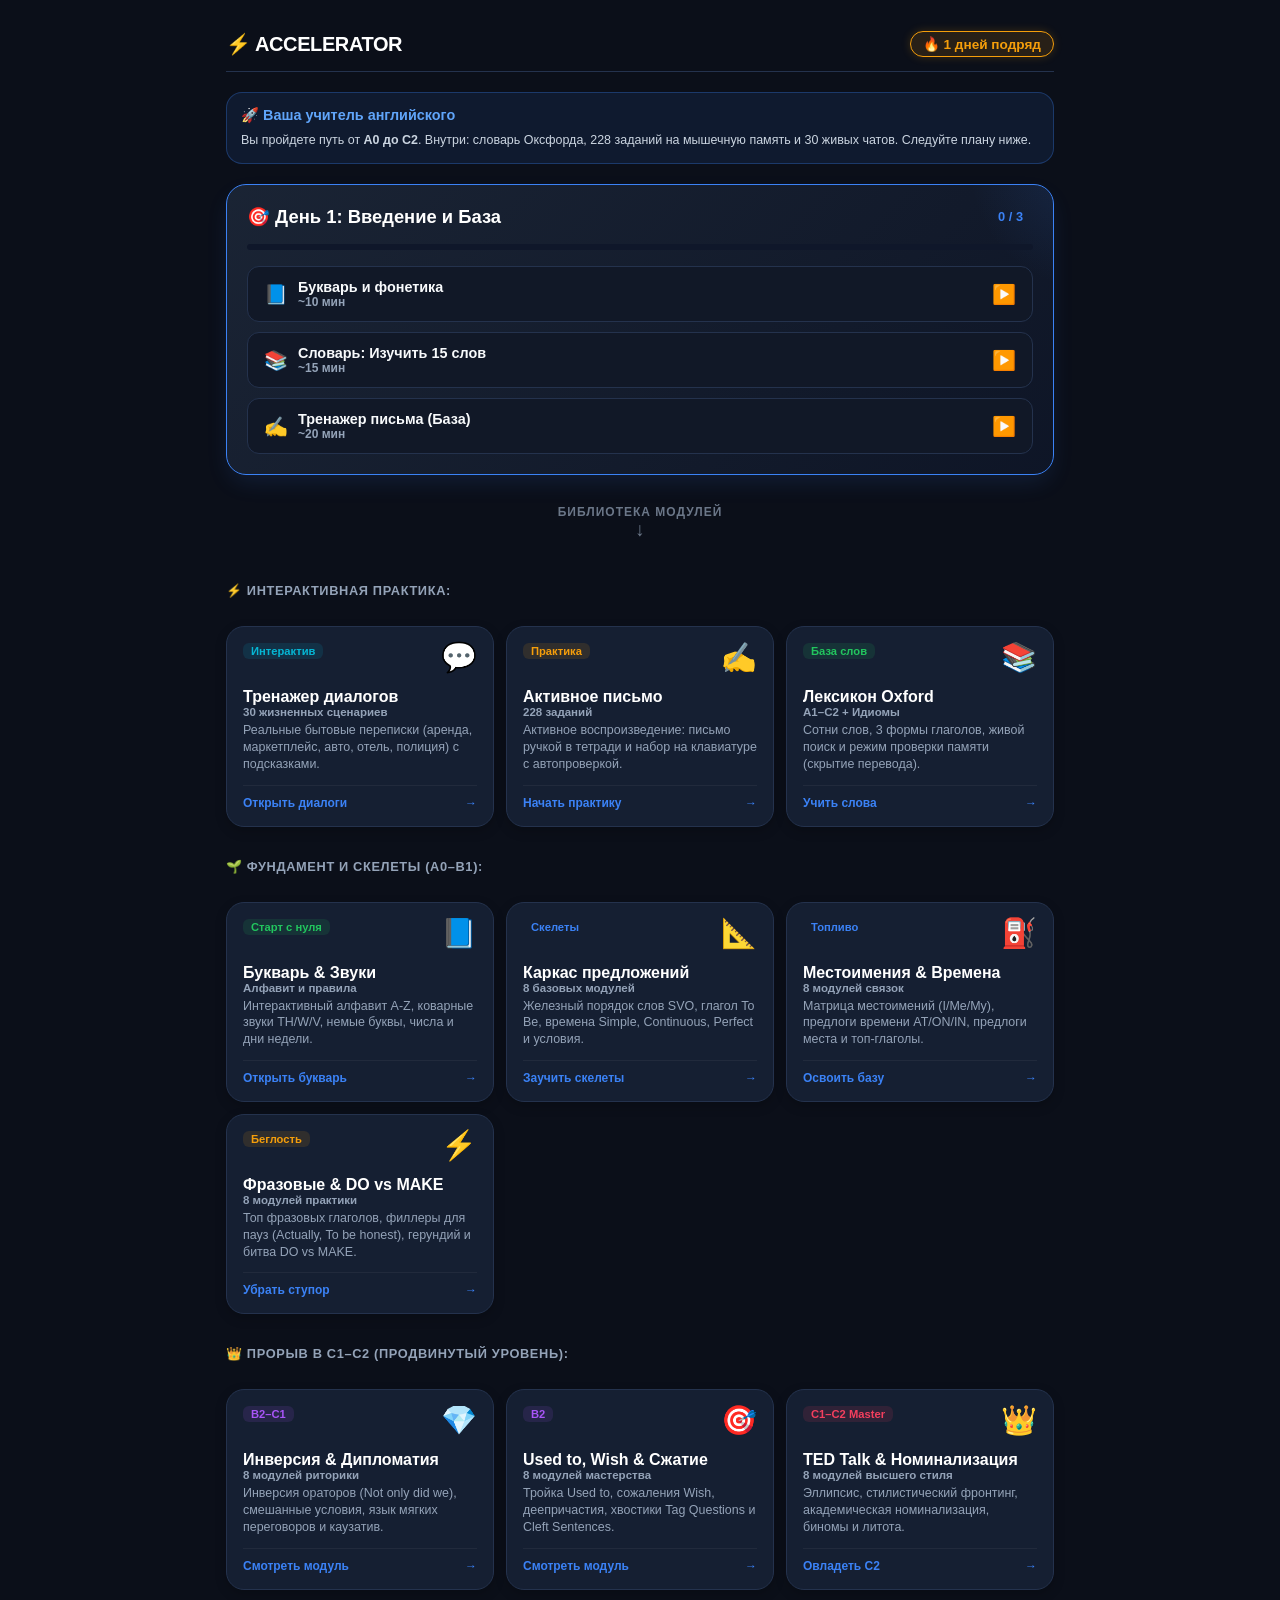
==== commit dec35b61: "Add files via upload" ====
--- a/index.html
+++ b/index.html
@@ -49,7 +49,7 @@
 
         <!-- Value Proposition (Ценность) -->
         <div style="background: rgba(59, 130, 246, 0.1); border: 1px solid rgba(59, 130, 246, 0.3); border-radius: 16px; padding: 14px; display: flex; flex-direction: column; gap: 8px;">
-            <div style="font-size: 0.9rem; font-weight: 800; color: #60a5fa;">🚀 Ваша нейросеть английского</div>
+            <div style="font-size: 0.9rem; font-weight: 800; color: #60a5fa;">🚀 Ваша учитель английского</div>
             <div style="font-size: 0.78rem; color: #cbd5e1; line-height: 1.4;">
                 Вы пройдете путь от <b>A0 до C2</b>. Внутри: словарь Оксфорда, 228 заданий на мышечную память и 30 живых чатов. Следуйте плану ниже.
             </div>
@@ -256,10 +256,11 @@
         <div style="height: calc(50px + var(--sa-t)); padding-top: var(--sa-t); background: #111827; border-bottom: 1px solid var(--card-border); display: flex; align-items: center; justify-content: space-between; padding-left: calc(16px + var(--sa-l)); padding-right: calc(16px + var(--sa-r));">
             <div style="font-size: 0.9rem; font-weight: 800; color: #fff;" id="frameTitle">Модуль</div>
             <div style="display: flex; gap: 8px;">
+                <button style="background: #374151; border: 1px solid #f59e0b; color: #fbbf24; padding: 6px 12px; border-radius: 8px; font-size: 0.8rem; font-weight: 800; cursor: pointer;" onclick="showManualTtsDebug()">🔍 Дебаг</button>
                 <button style="background: var(--primary); border: none; color: #fff; padding: 6px 14px; border-radius: 8px; font-size: 0.8rem; font-weight: 700; cursor: pointer;" onclick="closeModule()">✕ Закрыть</button>
             </div>
         </div>
-        <iframe id="appFrame" allow="autoplay" style="width: 100%; height: calc(100% - 50px - var(--sa-t)); border: none; background: var(--bg-color); -webkit-overflow-scrolling: touch; touch-action: auto;" src="about:blank"></iframe>
+        <iframe id="appFrame" allow="autoplay; speech-synthesis" style="width: 100%; height: calc(100% - 50px - var(--sa-t)); border: none; background: var(--bg-color); -webkit-overflow-scrolling: touch; touch-action: auto;" src="about:blank"></iframe>
     </div>
 
     <script>
@@ -1313,6 +1314,17 @@
             if (typeof TMABridge !== 'undefined') TMABridge.hideBackButton();
             initStreak();
             renderPath();
+        });
+
+        // АВТООБНОВЛЕНИЕ: Перерисовываем UI, когда пользователь возвращается в приложение
+        document.addEventListener('visibilitychange', () => {
+            if (document.visibilityState === 'visible') {
+                initStreak();
+                // Обновляем дашборд только если не открыт модуль (iframe)
+                if (!activeTask && document.getElementById('frameOverlay').style.display !== 'flex') {
+                    renderPath();
+                }
+            }
         });
 
         function initStreak() {
@@ -1567,6 +1579,43 @@
                 window.open(currentLoadedUrl, '_blank');
             }
         }
+
+        // РУЧНОЙ ВЫЗОВ ДЕБАГА ОЗВУЧКИ
+        function showManualTtsDebug() {
+            if (typeof TMABridge !== 'undefined') TMABridge.haptic('medium');
+
+            let frameSynth = null;
+            try {
+                const iframe = document.getElementById('appFrame');
+                if (iframe && iframe.contentWindow && iframe.contentWindow.speechSynthesis) {
+                    frameSynth = iframe.contentWindow.speechSynthesis;
+                }
+            } catch (e) {}
+
+            const synth = frameSynth || window.speechSynthesis;
+            const voices = synth ? (synth.getVoices() || []) : [];
+
+            const report = [
+                `🔍 ТЕХНИЧЕСКИЙ ОТЧЕТ TTS:`,
+                `📱 OS: ${/Android/i.test(navigator.userAgent) ? 'Android (No-Referrer Bypass)' : 'iOS / Desktop (Native)'}`,
+                `🌐 Доступно голосов: ${voices.length}`,
+                `🎙️ Активный голос: ${voices[0] ? voices[0].name : 'System Default'}`,
+                `\n▶️ Воспроизвожу фразу: "System test online".`
+            ].join('\n\n');
+
+            if (window.Telegram?.WebApp?.showAlert) {
+                window.Telegram.WebApp.showAlert(report);
+            } else {
+                alert(report);
+            }
+
+            try {
+                const utter = new SpeechSynthesisUtterance("System test online");
+                synth.speak(utter);
+            } catch (err) {
+                alert(`❌ Ошибка: ${err.message}`);
+            }
+        }
     </script>
 </body>
 </html>
